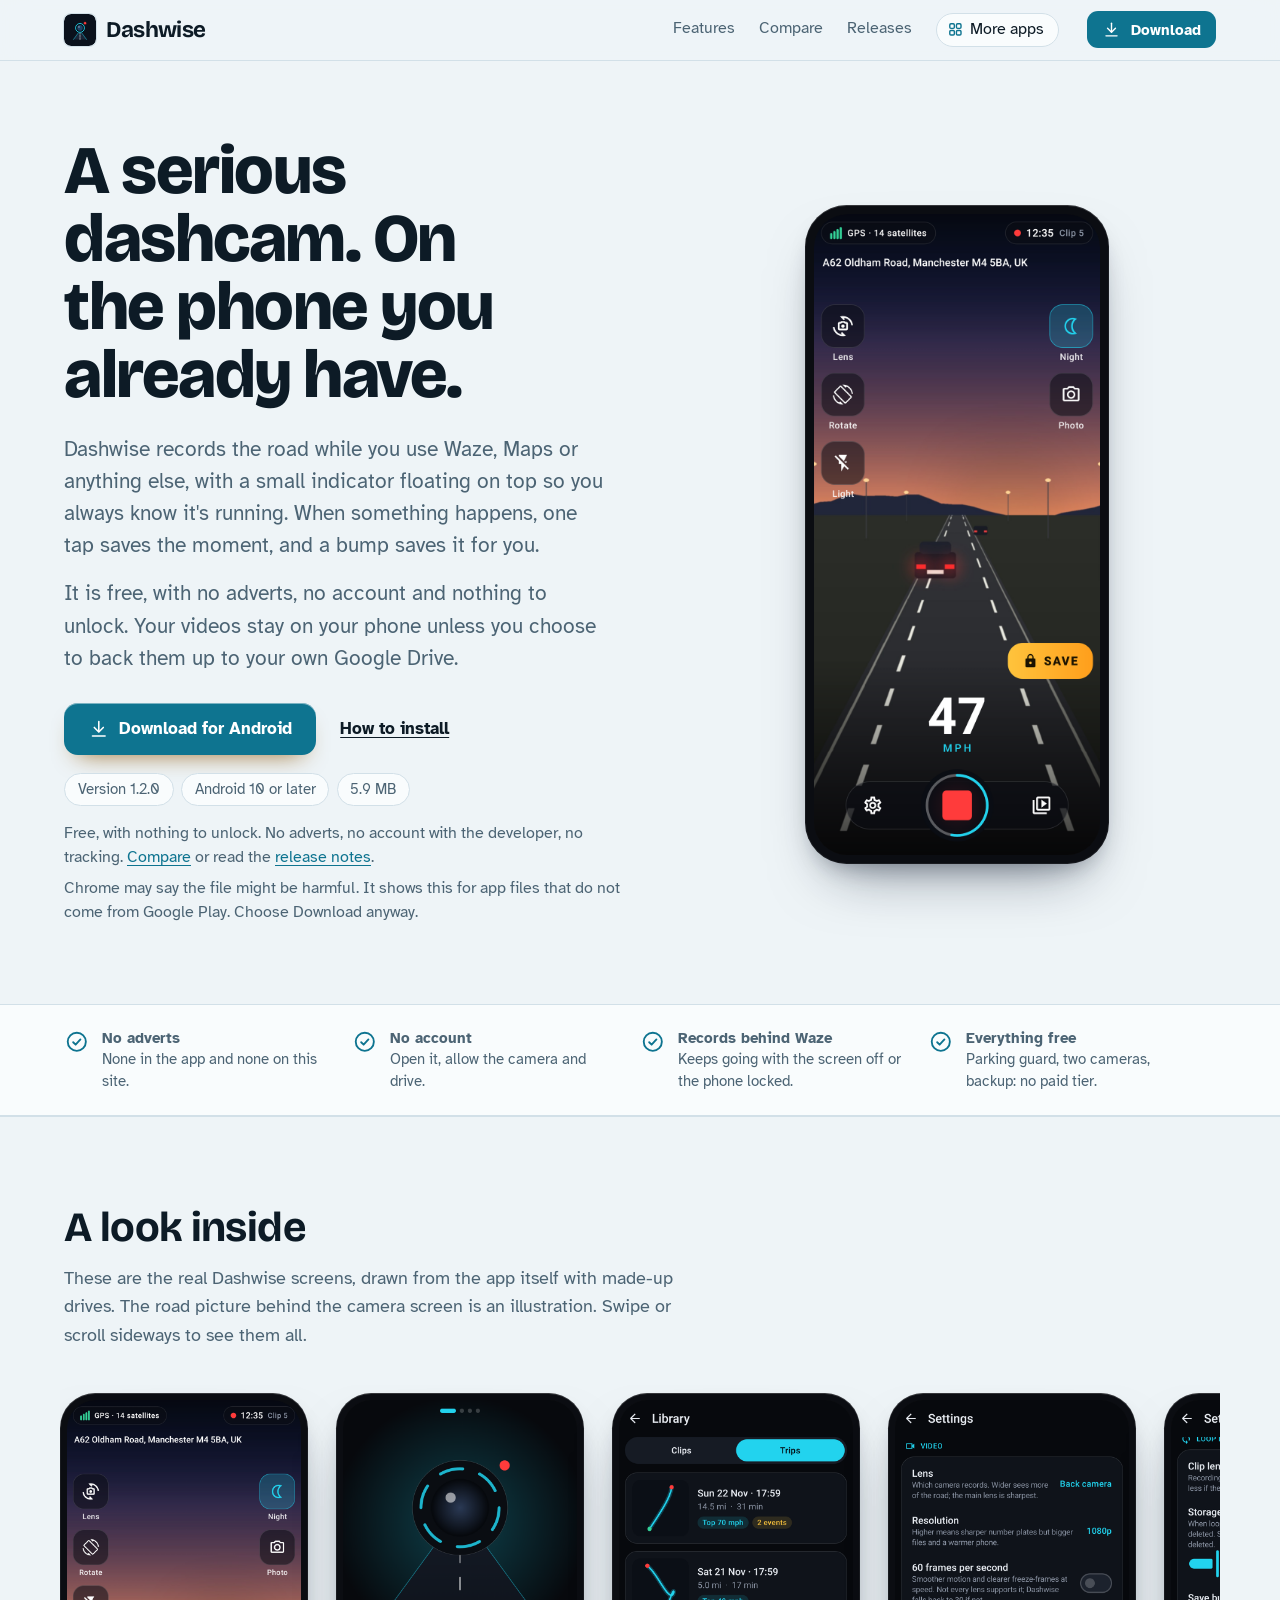
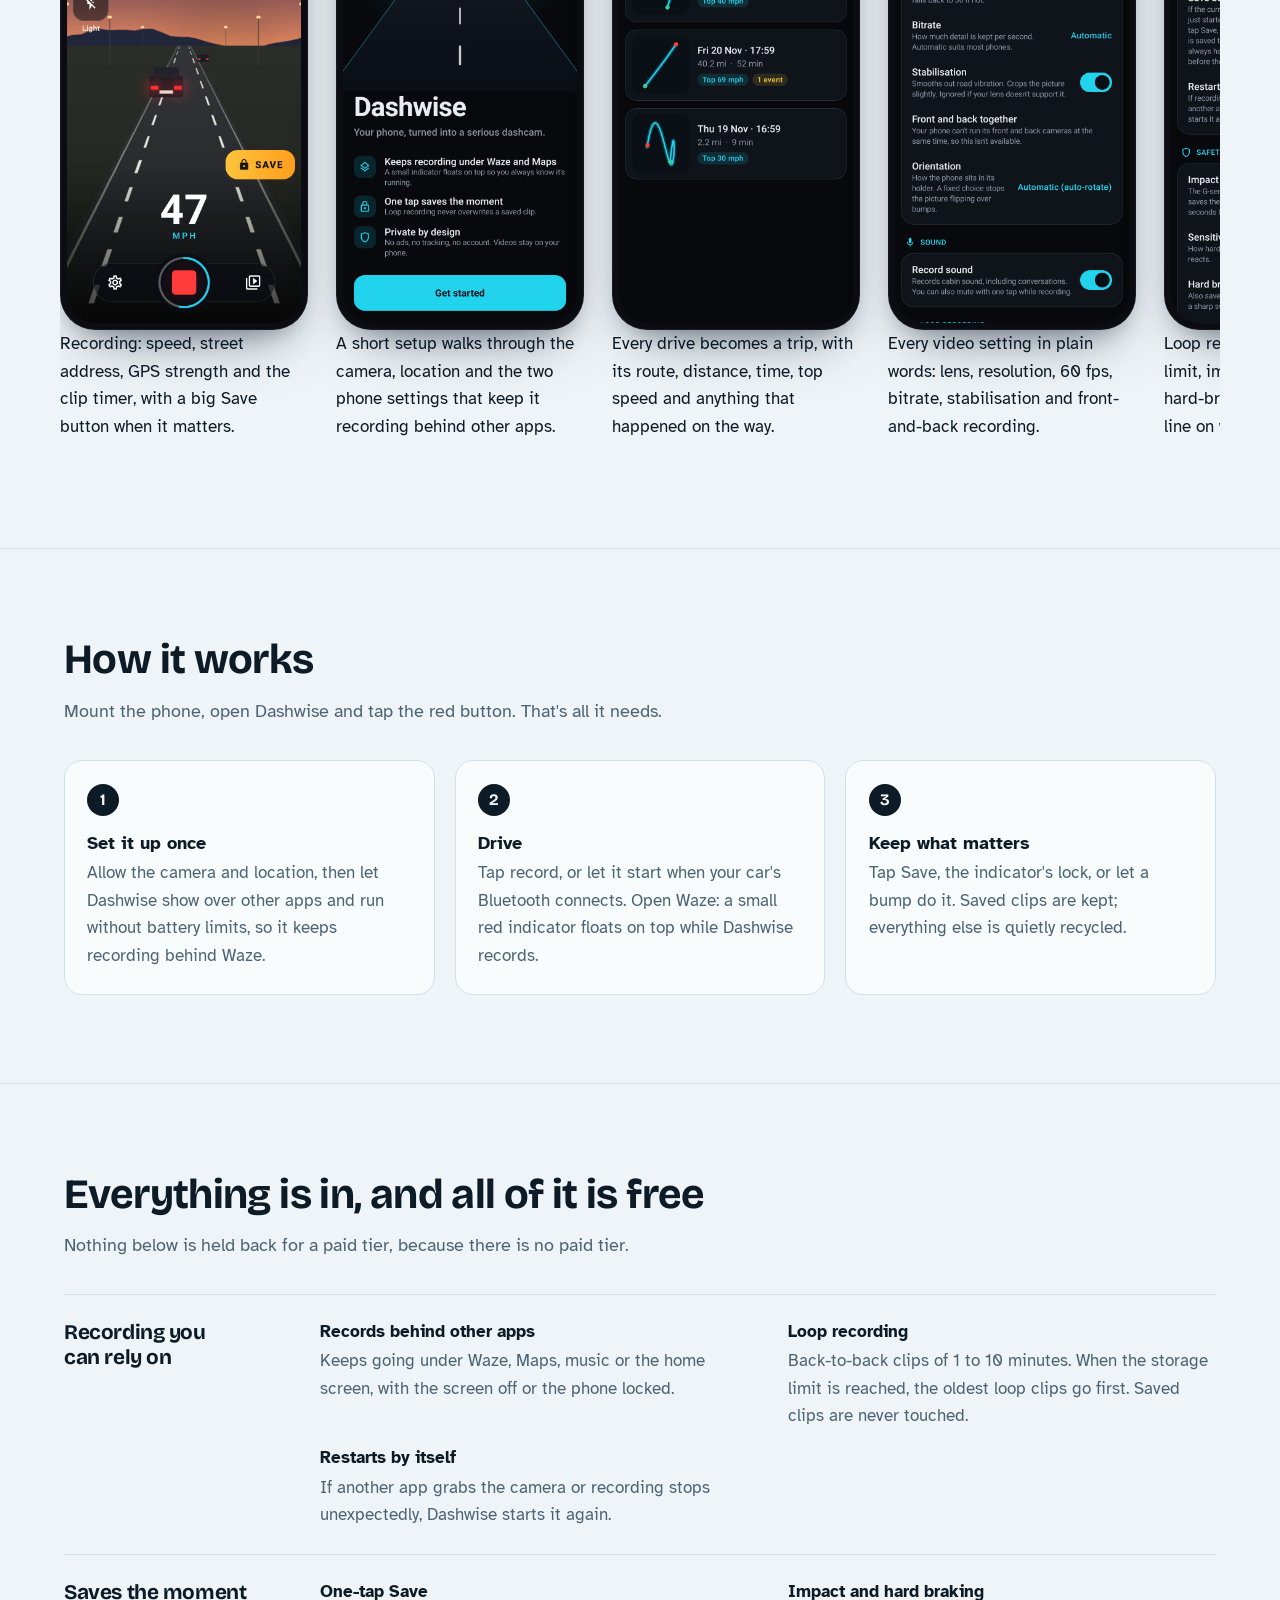
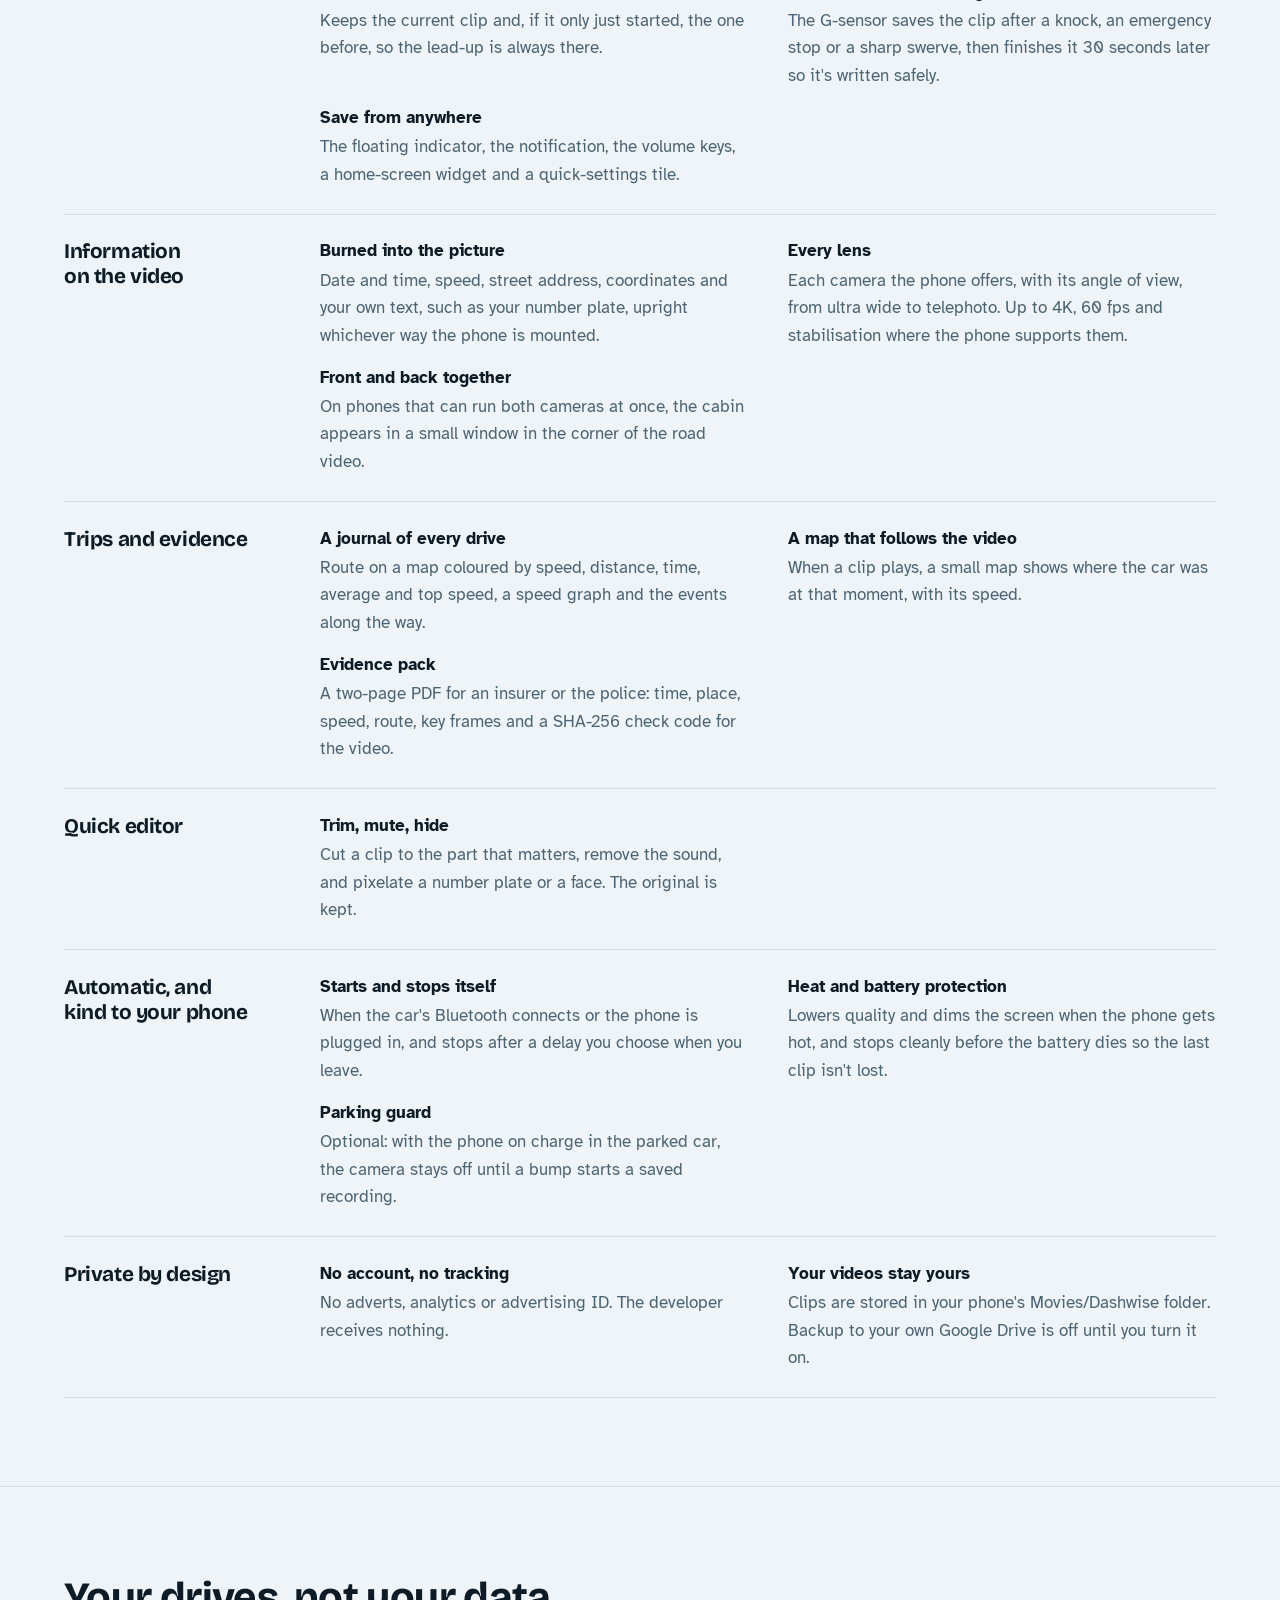
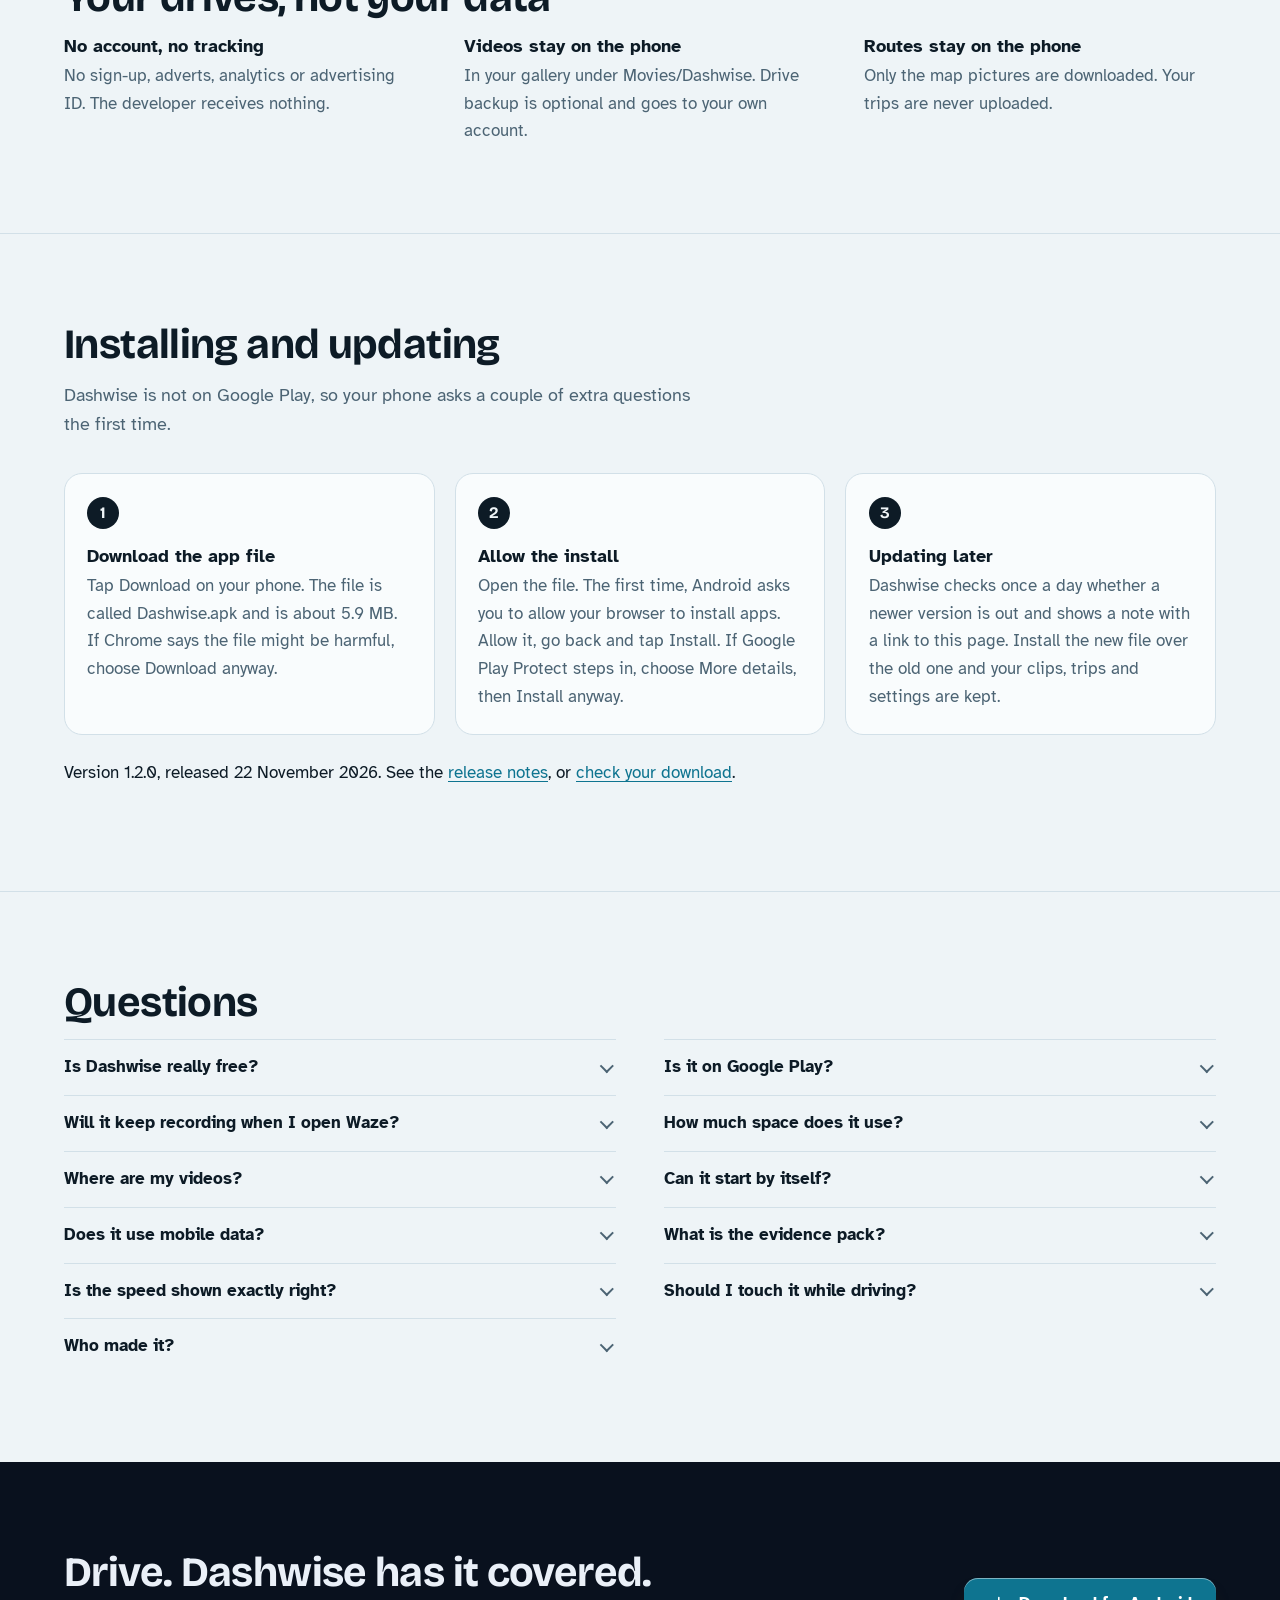
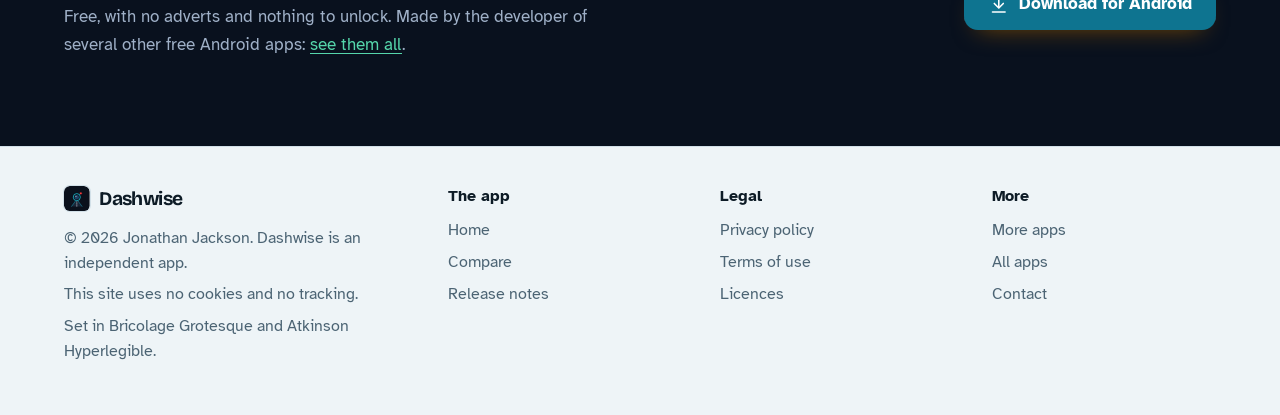
==== index.html @ 4aa99da1 "Dashwise website" ====
<!DOCTYPE html>
<html lang="en-GB">
<head>
<meta charset="utf-8">
<meta name="viewport" content="width=device-width, initial-scale=1">
<title>Dashwise: a free, private dashcam app for Android that records behind Waze</title>
<meta name="description" content="Dashwise turns your Android phone into a dashcam. It keeps recording under Waze and Maps, saves the moment after a bump, stamps time, speed and address on the video and logs every trip on a map. No adverts, no account, no tracking.">
<meta name="author" content="Jonathan Jackson">
<link rel="canonical" href="https://customgpter.github.io/dashwise/">
<meta name="theme-color" content="#eef4f7" media="(prefers-color-scheme: light)">
<meta name="theme-color" content="#07090d" media="(prefers-color-scheme: dark)">
<meta property="og:type" content="website">
<meta property="og:site_name" content="Dashwise">
<meta property="og:title" content="Dashwise: a free, private dashcam app for Android that records behind Waze">
<meta property="og:description" content="Dashwise turns your Android phone into a dashcam. It keeps recording under Waze and Maps, saves the moment after a bump, stamps time, speed and address on the video and logs every trip on a map. No adverts, no account, no tracking.">
<meta property="og:url" content="https://customgpter.github.io/dashwise/">
<meta property="og:image" content="https://customgpter.github.io/dashwise/assets/og.png">
<meta property="og:image:width" content="1200">
<meta property="og:image:height" content="630">
<meta property="og:image:alt" content="Dashwise recording a dusk drive: speed, address, GPS and a large Save button over the road ahead">
<meta property="og:locale" content="en_GB">
<meta name="twitter:card" content="summary_large_image">
<link rel="icon" href="./assets/favicon.svg" type="image/svg+xml">
<link rel="apple-touch-icon" href="./assets/apple-touch-icon.png">
<link rel="preload" href="./assets/fonts/bricolage-grotesque-latin.woff2" as="font" type="font/woff2" crossorigin>
<link rel="preload" href="./assets/fonts/atkinson-hyperlegible-latin-400-normal.woff2" as="font" type="font/woff2" crossorigin>
<link rel="stylesheet" href="./assets/site.css?v=1">
<link rel="stylesheet" href="./assets/house.css?v=1">
<link rel="stylesheet" href="./assets/apps-list.css?v=1">
<script src="./assets/apps-list.js?v=1" defer></script>
<script type="application/ld+json">{"@context":"https://schema.org","@type":"SoftwareApplication","name":"Dashwise","url":"https://customgpter.github.io/dashwise/","description":"Dashwise turns your Android phone into a dashcam. It keeps recording under Waze and Maps, saves the moment after a bump, stamps time, speed and address on the video and logs every trip on a map. No adverts, no account, no tracking.","applicationCategory":"UtilitiesApplication","operatingSystem":"Android 10 or later","softwareVersion":"1.2.0","downloadUrl":"https://github.com/CustomGPTer/dashwise/releases/latest/download/Dashwise.apk","releaseNotes":"https://customgpter.github.io/dashwise/releases.html","offers":{"@type":"Offer","price":"0","priceCurrency":"GBP"},"inLanguage":"en-GB","image":"https://customgpter.github.io/dashwise/assets/og.png","featureList":["Records behind other apps","Loop recording","Restarts by itself","One-tap Save","Impact and hard braking","Save from anywhere","Burned into the picture","Every lens","Front and back together","A journal of every drive","A map that follows the video","Evidence pack"],"author":{"@type":"Person","name":"Jonathan Jackson"}}</script>
<script type="application/ld+json">{"@context":"https://schema.org","@type":"FAQPage","mainEntity":[{"@type":"Question","name":"Is Dashwise really free?","acceptedAnswer":{"@type":"Answer","text":"Yes. There is no paid version, no subscription and no adverts. Parking guard, front-and-back recording and Drive backup are all included."}},{"@type":"Question","name":"Is it on Google Play?","acceptedAnswer":{"@type":"Answer","text":"No. Dashwise is a personal project and is downloaded from this site as an Android app file. It needs Android 10 or later."}},{"@type":"Question","name":"Will it keep recording when I open Waze?","acceptedAnswer":{"@type":"Answer","text":"Yes. Recording runs in the background with a notification, and a small indicator floats over Waze so you can see it's running and save a clip without switching back. Allow \"Show over other apps\" and set Dashwise's battery use to Unrestricted, which the setup walks you through."}},{"@type":"Question","name":"How much space does it use?","acceptedAnswer":{"@type":"Answer","text":"You choose a limit, 20 GB to start with. When loop clips reach it, the oldest are deleted. A 3-minute 1080p clip is roughly 250 MB. Saved clips don't count towards the limit and are never deleted automatically."}},{"@type":"Question","name":"Where are my videos?","acceptedAnswer":{"@type":"Answer","text":"In your phone's gallery: Movies/Dashwise/Loop for rolling clips and Movies/Dashwise/Saved for clips you or a bump saved. Photos are in Pictures/Dashwise."}},{"@type":"Question","name":"Can it start by itself?","acceptedAnswer":{"@type":"Answer","text":"Yes. Pick your car's Bluetooth, or choose Start when charging, and Dashwise starts recording, then hands you back to Waze. Android only lets a camera app start recording while it's on screen, which is why it appears for a moment."}},{"@type":"Question","name":"Does it use mobile data?","acceptedAnswer":{"@type":"Answer","text":"Only for map pictures in the trip journal, the street address lookup and the daily update check. Drive backup, if you turn it on, waits for Wi-Fi unless you say otherwise."}},{"@type":"Question","name":"What is the evidence pack?","acceptedAnswer":{"@type":"Answer","text":"A two-page PDF you can send with a clip: when and where, the speed, the route, six key frames and anything Dashwise detected, plus a SHA-256 check code that shows the video hasn't been changed."}},{"@type":"Question","name":"Is the speed shown exactly right?","acceptedAnswer":{"@type":"Answer","text":"It comes from GPS, which is usually within a mile or two an hour on open roads, but can be wrong in tunnels, cities and at low speed. It is a record, not a calibrated speedometer."}},{"@type":"Question","name":"Should I touch it while driving?","acceptedAnswer":{"@type":"Answer","text":"No. Set it up before you set off and mount the phone in a holder. The Save button, volume keys and automatic bump saves are there so you don't need to look at or hold the phone."}},{"@type":"Question","name":"Who made it?","acceptedAnswer":{"@type":"Answer","text":"Dashwise is made by Jonathan Jackson, an independent developer in the United Kingdom."}}]}</script>
</head>
<body>
<a class="skip" href="#main">Skip to content</a>
<header class="masthead">
<div class="wrap">
<a class="brand" href="./" aria-label="Dashwise home"><svg viewBox="0 0 108 108" aria-hidden="true"><rect width="108" height="108" rx="24" fill="#0B111C"/><path d="M51,60L57,60L76,86L32,86Z" fill="#1B2638"/><path d="M51,60L32,86M57,60L76,86" stroke="#22D3EE" stroke-width="1.6" stroke-linecap="round" fill="none"/><path d="M54,64v3M54,71v5M54,80v6" stroke="#fff" stroke-width="1.8" stroke-linecap="round"/><circle cx="54" cy="47" r="17" fill="#070B12"/><circle cx="54" cy="47" r="15" fill="none" stroke="#22D3EE" stroke-width="3"/><circle cx="54" cy="47" r="9.5" fill="#1F4166"/><circle cx="50.5" cy="43.5" r="2.4" fill="#fff" fill-opacity=".7"/><circle cx="71" cy="31" r="6" fill="#FF3B3B" fill-opacity=".25"/><circle cx="71" cy="31" r="3.8" fill="#FF3B3B"/></svg><span>Dashwise</span></a>
<nav aria-label="Main"><ul><li><a href="./#features">Features</a></li><li><a href="./compare.html">Compare</a></li><li><a href="./releases.html">Releases</a></li><li><a class="more-apps" href="./more-apps.html"><svg class="ico" viewBox="0 0 24 24" aria-hidden="true"><rect x="4" y="4" width="6.5" height="6.5" rx="1.6"/><rect x="13.5" y="4" width="6.5" height="6.5" rx="1.6"/><rect x="4" y="13.5" width="6.5" height="6.5" rx="1.6"/><rect x="13.5" y="13.5" width="6.5" height="6.5" rx="1.6"/></svg>More apps</a></li></ul></nav>
<a class="button small" href="https://github.com/CustomGPTer/dashwise/releases/latest/download/Dashwise.apk"><svg class="ico" viewBox="0 0 24 24" aria-hidden="true"><path d="M12 4v11"/><path d="M7 10.5l5 5 5-5"/><path d="M5 20h14"/></svg>Download</a>
</div>
</header>
<main id="main">
<div class="hero">
<div class="wrap hero-grid">
<div class="hero-copy">
<h1>A serious dashcam. On the phone you already have.</h1>
<p class="lede">Dashwise records the road while you use Waze, Maps or anything else, with a small indicator floating on top so you always know it's running. When something happens, one tap saves the moment, and a bump saves it for you.</p><p class="lede">It is free, with no adverts, no account and nothing to unlock. Your videos stay on your phone unless you choose to back them up to your own Google Drive.</p>

<p class="get" id="download"><a class="button" href="https://github.com/CustomGPTer/dashwise/releases/latest/download/Dashwise.apk"><svg class="ico" viewBox="0 0 24 24" aria-hidden="true"><path d="M12 4v11"/><path d="M7 10.5l5 5 5-5"/><path d="M5 20h14"/></svg>Download for Android</a><a class="aside" href="#install">How to install</a></p>
<ul class="pills"><li>Version 1.2.0</li><li>Android 10 or later</li><li>5.9 MB</li></ul>
<p class="facts">Free, with nothing to unlock. No adverts, no account with the developer, no tracking. <a href="compare.html">Compare</a> or read the <a href="releases.html">release notes</a>.</p>
<p class="facts">Chrome may say the file might be harmful. It shows this for app files that do not come from Google Play. Choose Download anyway.</p>
</div>
<div class="hero-phone"><div class="phone"><img src="./assets/screens/camera.png" alt="Recording: speed, street address, GPS strength and the clip timer, with a big Save button when it matters." width="393" height="852" fetchpriority="high"></div></div>
</div>
</div>

<section class="promises" aria-label="In short">
<div class="wrap"><ul><li><svg class="ico" viewBox="0 0 24 24" aria-hidden="true"><circle cx="12" cy="12" r="8.5"/><path d="M8.6 12.4l2.3 2.3 4.5-4.9"/></svg><span><b>No adverts</b><span>None in the app and none on this site.</span></span></li><li><svg class="ico" viewBox="0 0 24 24" aria-hidden="true"><circle cx="12" cy="12" r="8.5"/><path d="M8.6 12.4l2.3 2.3 4.5-4.9"/></svg><span><b>No account</b><span>Open it, allow the camera and drive.</span></span></li><li><svg class="ico" viewBox="0 0 24 24" aria-hidden="true"><circle cx="12" cy="12" r="8.5"/><path d="M8.6 12.4l2.3 2.3 4.5-4.9"/></svg><span><b>Records behind Waze</b><span>Keeps going with the screen off or the phone locked.</span></span></li><li><svg class="ico" viewBox="0 0 24 24" aria-hidden="true"><circle cx="12" cy="12" r="8.5"/><path d="M8.6 12.4l2.3 2.3 4.5-4.9"/></svg><span><b>Everything free</b><span>Parking guard, two cameras, backup: no paid tier.</span></span></li></ul></div>
</section>

<section id="screens" aria-labelledby="screens-h">
<div class="wrap">
<h2 id="screens-h">A look inside</h2>
<p class="intro">These are the real Dashwise screens, drawn from the app itself with made-up drives. The road picture behind the camera screen is an illustration. Swipe or scroll sideways to see them all.</p>
<div class="gallery" tabindex="0" role="region" aria-label="Screens from Dashwise"><figure class="shot"><div class="phone"><img src="./assets/screens/camera.png" alt="Recording: speed, street address, GPS strength and the clip timer, with a big Save button when it matters." width="393" height="852" loading="eager" decoding="async"></div><figcaption>Recording: speed, street address, GPS strength and the clip timer, with a big Save button when it matters.</figcaption></figure><figure class="shot"><div class="phone"><img src="./assets/screens/welcome.png" alt="A short setup walks through the camera, location and the two phone settings that keep it recording behind other apps." width="393" height="852" loading="eager" decoding="async"></div><figcaption>A short setup walks through the camera, location and the two phone settings that keep it recording behind other apps.</figcaption></figure><figure class="shot"><div class="phone"><img src="./assets/screens/trips.png" alt="Every drive becomes a trip, with its route, distance, time, top speed and anything that happened on the way." width="393" height="852" loading="eager" decoding="async"></div><figcaption>Every drive becomes a trip, with its route, distance, time, top speed and anything that happened on the way.</figcaption></figure><figure class="shot"><div class="phone"><img src="./assets/screens/settings.png" alt="Every video setting in plain words: lens, resolution, 60 fps, bitrate, stabilisation and front-and-back recording." width="393" height="852" loading="eager" decoding="async"></div><figcaption>Every video setting in plain words: lens, resolution, 60 fps, bitrate, stabilisation and front-and-back recording.</figcaption></figure><figure class="shot"><div class="phone"><img src="./assets/screens/safety.png" alt="Loop recording, the storage limit, impact detection and hard-braking saves, each with a line on what it does." width="393" height="852" loading="eager" decoding="async"></div><figcaption>Loop recording, the storage limit, impact detection and hard-braking saves, each with a line on what it does.</figcaption></figure><figure class="shot"><div class="phone"><img src="./assets/screens/auto.png" alt="Start when the car&#x27;s Bluetooth connects or the phone is plugged in, then hand straight back to Waze." width="393" height="852" loading="eager" decoding="async"></div><figcaption>Start when the car&#x27;s Bluetooth connects or the phone is plugged in, then hand straight back to Waze.</figcaption></figure><figure class="shot"><div class="phone"><img src="./assets/screens/parking.png" alt="Parking guard: the camera stays off and a knock or bump records a saved clip." width="393" height="852" loading="eager" decoding="async"></div><figcaption>Parking guard: the camera stays off and a knock or bump records a saved clip.</figcaption></figure></div>
</div>
</section>

<section id="how" aria-labelledby="how-h">
<div class="wrap">
<h2 id="how-h">How it works</h2>
<p class="intro">Mount the phone, open Dashwise and tap the red button. That's all it needs.</p>
<ol class="steps"><li><h3>Set it up once</h3><p>Allow the camera and location, then let Dashwise show over other apps and run without battery limits, so it keeps recording behind Waze.</p></li><li><h3>Drive</h3><p>Tap record, or let it start when your car's Bluetooth connects. Open Waze: a small red indicator floats on top while Dashwise records.</p></li><li><h3>Keep what matters</h3><p>Tap Save, the indicator's lock, or let a bump do it. Saved clips are kept; everything else is quietly recycled.</p></li></ol>
</div>
</section>

<section id="features" aria-labelledby="features-h">
<div class="wrap">
<h2 id="features-h">Everything is in, and all of it is free</h2>
<p class="intro">Nothing below is held back for a paid tier, because there is no paid tier.</p>
<div class="groups"><div class="group"><h3>Recording you can rely on</h3><dl><div><dt>Records behind other apps</dt><dd>Keeps going under Waze, Maps, music or the home screen, with the screen off or the phone locked.</dd></div><div><dt>Loop recording</dt><dd>Back-to-back clips of 1 to 10 minutes. When the storage limit is reached, the oldest loop clips go first. Saved clips are never touched.</dd></div><div><dt>Restarts by itself</dt><dd>If another app grabs the camera or recording stops unexpectedly, Dashwise starts it again.</dd></div></dl></div><div class="group"><h3>Saves the moment</h3><dl><div><dt>One-tap Save</dt><dd>Keeps the current clip and, if it only just started, the one before, so the lead-up is always there.</dd></div><div><dt>Impact and hard braking</dt><dd>The G-sensor saves the clip after a knock, an emergency stop or a sharp swerve, then finishes it 30 seconds later so it's written safely.</dd></div><div><dt>Save from anywhere</dt><dd>The floating indicator, the notification, the volume keys, a home-screen widget and a quick-settings tile.</dd></div></dl></div><div class="group"><h3>Information on the video</h3><dl><div><dt>Burned into the picture</dt><dd>Date and time, speed, street address, coordinates and your own text, such as your number plate, upright whichever way the phone is mounted.</dd></div><div><dt>Every lens</dt><dd>Each camera the phone offers, with its angle of view, from ultra wide to telephoto. Up to 4K, 60 fps and stabilisation where the phone supports them.</dd></div><div><dt>Front and back together</dt><dd>On phones that can run both cameras at once, the cabin appears in a small window in the corner of the road video.</dd></div></dl></div><div class="group"><h3>Trips and evidence</h3><dl><div><dt>A journal of every drive</dt><dd>Route on a map coloured by speed, distance, time, average and top speed, a speed graph and the events along the way.</dd></div><div><dt>A map that follows the video</dt><dd>When a clip plays, a small map shows where the car was at that moment, with its speed.</dd></div><div><dt>Evidence pack</dt><dd>A two-page PDF for an insurer or the police: time, place, speed, route, key frames and a SHA-256 check code for the video.</dd></div></dl></div><div class="group"><h3>Quick editor</h3><dl><div><dt>Trim, mute, hide</dt><dd>Cut a clip to the part that matters, remove the sound, and pixelate a number plate or a face. The original is kept.</dd></div></dl></div><div class="group"><h3>Automatic, and kind to your phone</h3><dl><div><dt>Starts and stops itself</dt><dd>When the car's Bluetooth connects or the phone is plugged in, and stops after a delay you choose when you leave.</dd></div><div><dt>Heat and battery protection</dt><dd>Lowers quality and dims the screen when the phone gets hot, and stops cleanly before the battery dies so the last clip isn't lost.</dd></div><div><dt>Parking guard</dt><dd>Optional: with the phone on charge in the parked car, the camera stays off until a bump starts a saved recording.</dd></div></dl></div><div class="group"><h3>Private by design</h3><dl><div><dt>No account, no tracking</dt><dd>No adverts, analytics or advertising ID. The developer receives nothing.</dd></div><div><dt>Your videos stay yours</dt><dd>Clips are stored in your phone's Movies/Dashwise folder. Backup to your own Google Drive is off until you turn it on.</dd></div></dl></div></div>
</div>
</section>

<section id="privacy" aria-labelledby="privacy-h">
<div class="wrap">
<h2 id="privacy-h">Your drives, not your data</h2>
<ul class="plain"><li><h3>No account, no tracking</h3><p>No sign-up, adverts, analytics or advertising ID. The developer receives nothing.</p></li><li><h3>Videos stay on the phone</h3><p>In your gallery under Movies/Dashwise. Drive backup is optional and goes to your own account.</p></li><li><h3>Routes stay on the phone</h3><p>Only the map pictures are downloaded. Your trips are never uploaded.</p></li></ul>
</div>
</section>

<section id="install" aria-labelledby="install-h">
<div class="wrap">
<h2 id="install-h">Installing and updating</h2>
<p class="intro">Dashwise is not on Google Play, so your phone asks a couple of extra questions the first time.</p>
<ol class="steps"><li><h3>Download the app file</h3><p>Tap Download on your phone. The file is called Dashwise.apk and is about 5.9 MB. If Chrome says the file might be harmful, choose Download anyway.</p></li><li><h3>Allow the install</h3><p>Open the file. The first time, Android asks you to allow your browser to install apps. Allow it, go back and tap Install. If Google Play Protect steps in, choose More details, then Install anyway.</p></li><li><h3>Updating later</h3><p>Dashwise checks once a day whether a newer version is out and shows a note with a link to this page. Install the new file over the old one and your clips, trips and settings are kept.</p></li></ol>
<p class="after-table">Version 1.2.0, released 22 November 2026. See the <a href="releases.html">release notes</a>, or <a href="releases.html#checking">check your download</a>.</p>
</div>
</section>

<section id="questions" aria-labelledby="questions-h">
<div class="wrap">
<h2 id="questions-h">Questions</h2>
<div class="faq"><details><summary>Is Dashwise really free?</summary><p>Yes. There is no paid version, no subscription and no adverts. Parking guard, front-and-back recording and Drive backup are all included.</p></details><details><summary>Is it on Google Play?</summary><p>No. Dashwise is a personal project and is downloaded from this site as an Android app file. It needs Android 10 or later.</p></details><details><summary>Will it keep recording when I open Waze?</summary><p>Yes. Recording runs in the background with a notification, and a small indicator floats over Waze so you can see it's running and save a clip without switching back. Allow "Show over other apps" and set Dashwise's battery use to Unrestricted, which the setup walks you through.</p></details><details><summary>How much space does it use?</summary><p>You choose a limit, 20 GB to start with. When loop clips reach it, the oldest are deleted. A 3-minute 1080p clip is roughly 250 MB. Saved clips don't count towards the limit and are never deleted automatically.</p></details><details><summary>Where are my videos?</summary><p>In your phone's gallery: Movies/Dashwise/Loop for rolling clips and Movies/Dashwise/Saved for clips you or a bump saved. Photos are in Pictures/Dashwise.</p></details><details><summary>Can it start by itself?</summary><p>Yes. Pick your car's Bluetooth, or choose Start when charging, and Dashwise starts recording, then hands you back to Waze. Android only lets a camera app start recording while it's on screen, which is why it appears for a moment.</p></details><details><summary>Does it use mobile data?</summary><p>Only for map pictures in the trip journal, the street address lookup and the daily update check. Drive backup, if you turn it on, waits for Wi-Fi unless you say otherwise.</p></details><details><summary>What is the evidence pack?</summary><p>A two-page PDF you can send with a clip: when and where, the speed, the route, six key frames and anything Dashwise detected, plus a SHA-256 check code that shows the video hasn't been changed.</p></details><details><summary>Is the speed shown exactly right?</summary><p>It comes from GPS, which is usually within a mile or two an hour on open roads, but can be wrong in tunnels, cities and at low speed. It is a record, not a calibrated speedometer.</p></details><details><summary>Should I touch it while driving?</summary><p>No. Set it up before you set off and mount the phone in a holder. The Save button, volume keys and automatic bump saves are there so you don't need to look at or hold the phone.</p></details><details><summary>Who made it?</summary><p>Dashwise is made by Jonathan Jackson, an independent developer in the United Kingdom.</p></details></div>
</div>
</section>

<section class="closing" aria-labelledby="closing-h">
<div class="wrap">
<div><h2 id="closing-h">Drive. Dashwise has it covered.</h2><p>Free, with no adverts and nothing to unlock. Made by the developer of several other free Android apps: <a href="more-apps.html">see them all</a>.</p></div>
<a class="button" href="https://github.com/CustomGPTer/dashwise/releases/latest/download/Dashwise.apk"><svg class="ico" viewBox="0 0 24 24" aria-hidden="true"><path d="M12 4v11"/><path d="M7 10.5l5 5 5-5"/><path d="M5 20h14"/></svg>Download for Android</a>
</div>
</section>
</main>
<footer class="colophon">
<div class="wrap">
<div>
<a class="brand" href="./" aria-label="Dashwise home"><svg viewBox="0 0 108 108" aria-hidden="true"><rect width="108" height="108" rx="24" fill="#0B111C"/><path d="M51,60L57,60L76,86L32,86Z" fill="#1B2638"/><path d="M51,60L32,86M57,60L76,86" stroke="#22D3EE" stroke-width="1.6" stroke-linecap="round" fill="none"/><path d="M54,64v3M54,71v5M54,80v6" stroke="#fff" stroke-width="1.8" stroke-linecap="round"/><circle cx="54" cy="47" r="17" fill="#070B12"/><circle cx="54" cy="47" r="15" fill="none" stroke="#22D3EE" stroke-width="3"/><circle cx="54" cy="47" r="9.5" fill="#1F4166"/><circle cx="50.5" cy="43.5" r="2.4" fill="#fff" fill-opacity=".7"/><circle cx="71" cy="31" r="6" fill="#FF3B3B" fill-opacity=".25"/><circle cx="71" cy="31" r="3.8" fill="#FF3B3B"/></svg><span>Dashwise</span></a>
<p>&copy; 2026 Jonathan Jackson. Dashwise is an independent app.</p>
<p>This site uses no cookies and no tracking.</p>
<p>Set in Bricolage Grotesque and Atkinson Hyperlegible.</p>
</div>
<nav aria-label="The app"><h2>The app</h2><ul>
<li><a href="./">Home</a></li>
<li><a href="./compare.html">Compare</a></li>
<li><a href="./releases.html">Release notes</a></li>

</ul></nav>
<nav aria-label="Legal"><h2>Legal</h2><ul>
<li><a href="./privacy.html">Privacy policy</a></li>
<li><a href="./terms.html">Terms of use</a></li>
<li><a href="./licences.html">Licences</a></li>
</ul></nav>
<nav aria-label="More"><h2>More</h2><ul>
<li><a href="./more-apps.html">More apps</a></li>
<li><a href="https://customgpter.github.io/">All apps</a></li>
<li><a href="https://github.com/CustomGPTer/dashwise/issues">Contact</a></li>
</ul></nav>
</div>
</footer>
</body>
</html>
---- assets/site.css ----
@font-face{font-family:"Bricolage Grotesque";src:url("fonts/bricolage-grotesque-latin.woff2") format("woff2");font-weight:200 800;font-style:normal;font-display:swap}
@font-face{font-family:"Atkinson Hyperlegible";src:url("fonts/atkinson-hyperlegible-latin-400-normal.woff2") format("woff2");font-weight:400;font-style:normal;font-display:swap}
@font-face{font-family:"Atkinson Hyperlegible";src:url("fonts/atkinson-hyperlegible-latin-700-normal.woff2") format("woff2");font-weight:700;font-style:normal;font-display:swap}

/* Daylight page, night-time camera. The lamp colour is kept for the one thing to press and for what the camera has seen. */
:root{
  --page:#f2f5f9; --panel:#ffffff; --raised:#e8edf3; --ink:#0d1a2b; --soft:#465468; --rule:#d2dae4;
  --accent:#0a6a55; --accent-ink:#ffffff; --warn:#8a5200; --rec:#d3302f;
  --lamp:#ffb347; --lamp-ink:#231400; --lamp-text:#8a5200;
  --night:#09111e; --night-2:#111d30; --night-3:#1a2a43; --night-ink:#eaf0f8; --night-soft:#9fb0c7; --night-rule:#24364f; --iris:#55d6ab;
  --display:"Bricolage Grotesque","Atkinson Hyperlegible",system-ui,sans-serif;
  --sans:"Atkinson Hyperlegible",system-ui,-apple-system,"Segoe UI",Roboto,sans-serif;
  --mono:ui-monospace,SFMono-Regular,Menlo,Consolas,"Liberation Mono",monospace;
  color-scheme:light dark;
}
@media (prefers-color-scheme:dark){
  :root{--page:#0a111b; --panel:#111a27; --raised:#182434; --ink:#e9eef5; --soft:#a0aec0; --rule:#243247;
    --accent:#55d6ab; --accent-ink:#00281d; --warn:#ffb347; --rec:#ff6163; --lamp-text:#ffb347}
}

*,*::before,*::after{box-sizing:border-box}
html{-webkit-text-size-adjust:100%;scroll-behavior:smooth;scroll-padding-top:5.5rem}
@media (prefers-reduced-motion:reduce){html{scroll-behavior:auto}}
body{margin:0;background:var(--page);color:var(--ink);font:400 1.0625rem/1.62 var(--sans);text-rendering:optimizeLegibility;-webkit-font-smoothing:antialiased}
img,svg{max-width:100%;display:block}
a{color:var(--accent);text-decoration-thickness:.07em;text-underline-offset:.2em}
a:hover{text-decoration-thickness:.13em}
:focus-visible{outline:3px solid var(--lamp);outline-offset:3px;border-radius:6px}
code{font:.9em/1 var(--mono);overflow-wrap:anywhere}
h1,h2,h3{font-family:var(--display);font-weight:700;letter-spacing:-.015em;line-height:1.08;margin:0;text-wrap:balance}
p{margin:0 0 1rem}
.skip{position:absolute;left:-999px;top:0;background:var(--ink);color:var(--page);padding:.6rem 1rem;z-index:30;border-radius:0 0 8px 0}
.skip:focus{left:0}
.sr{position:absolute;width:1px;height:1px;overflow:hidden;clip-path:inset(50%);white-space:nowrap}
.wrap{width:min(72rem,100% - 2.5rem);margin-inline:auto}
.measure{max-width:44rem}
.ico{width:1.25em;height:1.25em;flex:none;fill:none;stroke:currentColor;stroke-width:1.75;stroke-linecap:round;stroke-linejoin:round}

/* ---------- masthead */
.masthead{position:sticky;top:0;z-index:20;background:color-mix(in srgb,var(--page) 88%,transparent);-webkit-backdrop-filter:blur(14px) saturate(1.3);backdrop-filter:blur(14px) saturate(1.3);border-bottom:1px solid var(--rule)}
.masthead .wrap{display:flex;flex-wrap:wrap;align-items:center;gap:.35rem 1.75rem;padding-block:.7rem}
.brand{display:inline-flex;align-items:center;gap:.6rem;font:700 1.4rem/1 var(--display);letter-spacing:-.03em;color:var(--ink);text-decoration:none;margin-right:auto}
.brand svg{width:2rem;height:2rem;flex:none;border-radius:.5rem;box-shadow:0 0 0 1px var(--rule)}
.masthead nav ul{display:flex;flex-wrap:wrap;align-items:center;gap:.15rem 1.5rem;list-style:none;margin:0;padding:0;font-size:1rem;line-height:1.3}
.masthead nav a{display:inline-flex;align-items:center;gap:.4rem;color:var(--soft);text-decoration:none;padding-block:.45rem;border-bottom:2px solid transparent}
.masthead nav a:hover{color:var(--ink)}
.masthead nav a[aria-current="page"]{color:var(--ink);border-bottom-color:var(--lamp)}
.masthead nav a.more-apps{color:var(--ink);border:1px solid var(--rule);border-radius:999px;padding:.34rem .85rem .34rem .65rem;background:var(--panel)}
.masthead nav a.more-apps .ico{width:1.05em;height:1.05em;color:var(--accent);stroke-width:2}
.masthead nav a.more-apps:hover,.masthead nav a.more-apps[aria-current="page"]{border-color:var(--accent)}
.button{display:inline-flex;align-items:center;gap:.6rem;background:var(--lamp);color:var(--lamp-ink);font:700 1.08rem/1.2 var(--sans);text-decoration:none;padding:.95rem 1.5rem;border-radius:14px;box-shadow:0 1px 0 rgba(255,255,255,.45) inset,0 12px 24px -14px rgba(138,82,0,.9)}
.button:hover{background:#ffc56e}
.button:active{transform:translateY(1px)}
.button.small{font-size:.95rem;padding:.55rem .95rem;border-radius:11px;box-shadow:none}
.button.quiet{background:none;box-shadow:none;border:1px solid var(--rule);color:var(--ink)}
.button.quiet:hover{border-color:var(--ink);background:none}
@media (max-width:52rem){
  .masthead nav{order:3;flex:1 0 100%}
  .masthead nav ul{gap:.1rem .85rem;font-size:.95rem}
  .masthead nav .wide{display:none}
}
@media (max-width:24rem){.masthead nav a.more-apps .ico{display:none}.masthead nav a.more-apps{padding-inline:.7rem}}

/* ---------- hero */
.hero{padding-block:clamp(2.2rem,6vw,4.75rem) clamp(2.5rem,6vw,4.5rem);overflow:hidden}
.hero-grid{display:grid;gap:clamp(2.25rem,5vw,4rem);align-items:center}
@media (min-width:62rem){.hero-grid{grid-template-columns:minmax(0,11fr) minmax(0,10fr)}}
.hero h1{font-size:clamp(2.6rem,6vw,4.25rem);font-weight:800;line-height:1;letter-spacing:-.022em;margin-bottom:1.5rem}
.lede{font-size:clamp(1.14rem,2vw,1.3rem);line-height:1.55;color:var(--soft);margin:0 0 1rem;max-width:34rem}
.get{display:flex;flex-wrap:wrap;align-items:center;gap:.9rem 1.5rem;margin:1.8rem 0 1.1rem}
.get .aside{font-weight:700;color:var(--ink)}
.facts{font-size:.98rem;line-height:1.5;color:var(--soft);margin:0 0 .5rem;max-width:36rem}
.pills{display:flex;flex-wrap:wrap;gap:.45rem;list-style:none;margin:0 0 1rem;padding:0;font-size:.95rem}
.pills li{border:1px solid var(--rule);border-radius:999px;padding:.22rem .8rem;background:var(--panel);color:var(--soft)}

/* the monitor: the camera's view, the day beneath it, and the alert it sends */
.monitor{position:relative;max-width:36rem;margin-inline:auto;width:100%;padding-bottom:3.1rem}
@media (min-width:62rem){.monitor{margin-inline:auto 0}}
.screen{position:relative;background:var(--night);border-radius:22px;padding:.6rem;box-shadow:0 0 0 1px var(--night-rule),0 30px 60px -30px rgba(9,17,30,.75)}
.cam{position:relative;border-radius:15px;overflow:hidden;aspect-ratio:16/10;background:#0b1626}
.cam svg{width:100%;height:100%}
.cam text{font:700 15px var(--sans);fill:#231400}
.hud{position:absolute;display:inline-flex;align-items:center;gap:.4rem;font:700 .76rem/1 var(--sans);color:var(--night-ink);background:rgba(6,12,22,.62);border-radius:999px;padding:.38rem .65rem;letter-spacing:.01em}
.hud i{width:.5rem;height:.5rem;border-radius:50%;background:var(--iris)}
.hud.watching{left:.7rem;top:.7rem}
.hud.rec{right:.7rem;top:.7rem}
.hud.rec i{background:#ff5a5c}
.hud.stamp{left:.7rem;bottom:.7rem;font:400 .74rem/1 var(--mono);border-radius:6px;color:#d5deea}
.hud.place{right:.7rem;bottom:.7rem;border-radius:6px;font-weight:400;color:#d5deea}
.day{padding:.85rem .55rem 2rem;color:var(--night-soft);font-size:.8rem;line-height:1.2}
.day-head{display:flex;justify-content:space-between;margin-bottom:.6rem}
.day-head b{color:var(--night-ink)}
.track{position:relative;height:1.5rem;border-radius:7px;background:repeating-linear-gradient(90deg,var(--night-3) 0 1px,transparent 1px calc(100% / 24)),var(--night-2);box-shadow:inset 0 0 0 1px var(--night-rule)}
.ev{position:absolute;top:3px;bottom:3px;width:max(5px,1.1%);border-radius:3px;background:var(--iris);left:var(--at)}
.ev.seen{background:var(--lamp)}
.now{position:absolute;top:-4px;bottom:-4px;left:var(--at);width:2px;background:var(--night-ink);border-radius:2px}
.hours{display:flex;justify-content:space-between;margin-top:.4rem;font-size:.72rem}
.alert{position:absolute;right:-.4rem;bottom:0;display:flex;align-items:center;gap:.75rem;width:min(19rem,88%);background:var(--panel);color:var(--ink);border:1px solid var(--rule);border-radius:16px;padding:.65rem .8rem;box-shadow:0 18px 36px -18px rgba(9,17,30,.55)}
.alert .thumb{flex:none;width:3.1rem;height:3.1rem;border-radius:10px;background:linear-gradient(160deg,#16263d,#0b1626);position:relative;overflow:hidden}
.alert .thumb::before{content:"";position:absolute;left:50%;bottom:0;width:38%;height:62%;translate:-50% 0;border-radius:40% 40% 0 0;background:#6f86a6}
.alert .thumb::after{content:"";position:absolute;left:50%;top:14%;width:26%;aspect-ratio:1;translate:-50% 0;border-radius:50%;background:#8ea4c2}
.alert b{display:block;font-size:.98rem;line-height:1.25}
.alert span{display:block;font-size:.86rem;color:var(--soft);line-height:1.3}
.alert .dot{flex:none;width:.6rem;height:.6rem;border-radius:50%;background:var(--lamp);margin-left:auto;box-shadow:0 0 0 4px color-mix(in srgb,var(--lamp) 25%,transparent)}
@media (max-width:26rem){.alert{right:0}}
@media (prefers-reduced-motion:no-preference){
  .cam .spill{animation:vg-in .9s ease-out .25s both}
  .cam .who{animation:vg-step .9s cubic-bezier(.2,.8,.25,1) .9s both}
  .cam .mark{animation:vg-lock .45s cubic-bezier(.3,1.4,.5,1) 1.7s both;transform-box:fill-box;transform-origin:center}
  .hud.rec{animation:vg-in .3s ease-out 2.05s both}
  .hud.rec i{animation:vg-blink 1.2s steps(2,jump-none) 2.3s 4}
  .ev.seen,.now{animation:vg-pop .4s cubic-bezier(.3,1.5,.5,1) 2.4s both}
  .alert{animation:vg-rise .6s cubic-bezier(.2,.8,.25,1) 2.9s both}
  @keyframes vg-in{from{opacity:0}to{opacity:1}}
  @keyframes vg-step{from{opacity:0;transform:translateX(18px)}to{opacity:1;transform:none}}
  @keyframes vg-lock{from{opacity:0;transform:scale(1.12)}to{opacity:1;transform:none}}
  @keyframes vg-blink{from{opacity:1}to{opacity:.25}}
  @keyframes vg-pop{from{opacity:0;transform:scaleY(.2)}to{opacity:1;transform:none}}
  @keyframes vg-rise{from{opacity:0;transform:translateY(14px)}to{opacity:1;transform:none}}
}

/* ---------- sections */
section{padding-block:clamp(3rem,7vw,5.5rem)}
section + section{border-top:1px solid var(--rule)}
h2{font-size:clamp(1.8rem,3.6vw,2.6rem);margin-bottom:.9rem}
h3{font:700 1.1rem/1.3 var(--sans);letter-spacing:0;margin:0 0 .3rem}
.intro{color:var(--soft);max-width:40rem;margin-bottom:2.2rem;font-size:1.1rem}

.promises{padding-block:0;border-block:1px solid var(--rule);background:var(--panel)}
.promises ul{list-style:none;margin:0;padding:0;display:grid;grid-template-columns:repeat(auto-fit,minmax(min(100%,14rem),1fr))}
.promises li{display:flex;gap:.8rem;align-items:flex-start;padding:1.4rem 1.5rem 1.4rem 0}
.promises .ico{width:1.6rem;height:1.6rem;color:var(--accent);margin-top:.1rem}
.promises b{display:block;line-height:1.3}
.promises span{color:var(--soft);font-size:.96rem;line-height:1.45;display:block}
.hero + .promises{border-top:1px solid var(--rule)}

.steps{list-style:none;counter-reset:s;margin:0;padding:0;display:grid;gap:1.25rem}
@media (min-width:52rem){.steps{grid-template-columns:repeat(3,minmax(0,1fr))}}
.steps li{counter-increment:s;background:var(--panel);border:1px solid var(--rule);border-radius:18px;padding:1.4rem 1.4rem 1.5rem}
.steps li::before{content:counter(s);display:grid;place-items:center;width:2rem;height:2rem;border-radius:50%;background:var(--ink);color:var(--page);font:700 1rem/1 var(--display);margin-bottom:1rem}
.steps p{margin:0;color:var(--soft)}

.notices{display:grid;gap:1.25rem}
@media (min-width:52rem){.notices{grid-template-columns:repeat(2,minmax(0,1fr))}}
.sense{background:var(--night);color:var(--night-ink);border-radius:20px;padding:1.5rem 1.5rem 1.6rem;box-shadow:0 0 0 1px var(--night-rule)}
.sense h3{font:700 1.35rem/1.2 var(--display);letter-spacing:-.02em;margin-bottom:.35rem}
.sense p{color:var(--night-soft);margin-bottom:1.1rem}
.chips{display:flex;flex-wrap:wrap;gap:.5rem;list-style:none;margin:0;padding:0}
.chips li{display:inline-flex;align-items:center;gap:.45rem;border:1px solid var(--night-rule);background:var(--night-2);border-radius:10px;padding:.42rem .75rem .42rem .6rem;font-size:.98rem;line-height:1.2}
.chips .ico{color:var(--lamp)}

.groups{display:grid;gap:0}
.group{display:grid;gap:.4rem 3rem;padding-block:1.6rem;border-top:1px solid var(--rule)}
.group:last-child{border-bottom:1px solid var(--rule)}
@media (min-width:56rem){.group{grid-template-columns:13rem minmax(0,1fr)}}
.group > h3{font:700 1.3rem/1.2 var(--display);letter-spacing:-.02em;color:var(--ink)}
.group dl{margin:0;display:grid;gap:1.1rem 2.5rem}
@media (min-width:40rem){.group dl{grid-template-columns:repeat(2,minmax(0,1fr))}}
.group dt{font-weight:700;line-height:1.35}
.group dd{margin:.2rem 0 0;color:var(--soft)}

.setups{display:grid;gap:1.25rem}
@media (min-width:52rem){.setups{grid-template-columns:repeat(2,minmax(0,1fr))}}
.setup{background:var(--panel);border:1px solid var(--rule);border-radius:20px;padding:1.5rem}
.setup h3{font:700 1.35rem/1.2 var(--display);letter-spacing:-.02em;margin-bottom:.9rem}
.setup .kit{display:flex;align-items:center;gap:.6rem;color:var(--soft);font-size:.95rem;margin-bottom:1rem}
.setup .kit .ico{width:1.9rem;height:1.9rem;color:var(--ink);stroke-width:1.5}
.setup .kit .to{width:1.2rem;height:1.2rem;color:var(--soft)}
.ticks{list-style:none;margin:0;padding:0;display:grid;gap:.5rem}
.ticks li{position:relative;padding-left:1.7rem;color:var(--soft)}
.ticks li::before{content:"";position:absolute;left:.15rem;top:.42em;width:.75rem;height:.42rem;border-left:2.5px solid var(--accent);border-bottom:2.5px solid var(--accent);rotate:-45deg}

.modes{list-style:none;margin:0;padding:0;display:grid;gap:1.25rem}
@media (min-width:52rem){.modes{grid-template-columns:repeat(3,minmax(0,1fr))}}
.modes li{border-top:3px solid var(--ink);padding-top:1rem}
.modes p{color:var(--soft);margin:0}

.scroll{overflow-x:auto}
table{width:100%;border-collapse:collapse}
th,td{text-align:left;vertical-align:top;padding:.85rem 1.2rem .85rem 0;border-top:1px solid var(--rule)}
thead th{border-top:0;color:var(--soft);font-weight:400;padding-top:0}
tbody th{font-weight:700;min-width:11rem}
tr:last-child>*{border-bottom:1px solid var(--rule)}
.after-table{margin-top:1.5rem}
/* On a phone a table becomes a stack: the row's name, then its cells side by side. */
@media (max-width:40rem){
  table:not(.cmp),table:not(.cmp) thead,table:not(.cmp) tbody{display:block}
  table:not(.cmp) tr{display:flex;flex-wrap:wrap;gap:.3rem 1.1rem;padding:.9rem 0;border-top:1px solid var(--rule)}
  table:not(.cmp) thead tr{border-top:0;padding-top:0}
  table:not(.cmp) tbody tr:last-child{border-bottom:1px solid var(--rule)}
  table:not(.cmp) th,table:not(.cmp) td{display:block;border:0;padding:0;flex:1 1 0;min-width:0;overflow-wrap:break-word}
  table:not(.cmp) tr>:first-child{flex:0 0 100%;min-width:0}
}

.plain{list-style:none;margin:0;padding:0;display:grid;gap:1.6rem 3rem}
@media (min-width:52rem){.plain{grid-template-columns:repeat(3,minmax(0,1fr))}}
.plain p{color:var(--soft);margin:0}

.faq{display:grid;gap:0 3rem;align-items:start}
@media (min-width:56rem){.faq{grid-template-columns:repeat(2,minmax(0,1fr))}}
.faq details{border-top:1px solid var(--rule);padding:.15rem 0}
.faq summary{cursor:pointer;list-style:none;display:flex;align-items:flex-start;justify-content:space-between;gap:1rem;font-weight:700;padding:.85rem 0;line-height:1.35}
.faq summary::-webkit-details-marker{display:none}
.faq summary::after{content:"";flex:none;width:.6rem;height:.6rem;margin:.3rem .25rem 0 0;border-right:2px solid var(--soft);border-bottom:2px solid var(--soft);rotate:45deg;transition:rotate .15s}
.faq details[open] summary::after{rotate:-135deg;margin-top:.55rem}
.faq details p{color:var(--soft);margin:0 0 1.1rem;max-width:36rem}
@media (prefers-reduced-motion:reduce){.faq summary::after{transition:none}}

.closing{background:var(--night);color:var(--night-ink);border-top:0}
.closing .wrap{display:grid;gap:1.5rem 3rem;align-items:center}
@media (min-width:52rem){.closing .wrap{grid-template-columns:minmax(0,1fr) auto}}
.closing h2{margin-bottom:.5rem}
.closing p{color:var(--night-soft);margin:0;max-width:36rem}
.closing a:not(.button){color:var(--iris)}
section + .closing{border-top:0}

/* ---------- document pages */
.doc{padding-block:clamp(2.5rem,6vw,4.5rem) clamp(3rem,7vw,5rem)}
.doc h1{font-size:clamp(2.2rem,5vw,3.2rem);font-weight:800;letter-spacing:-.02em;margin-bottom:1.2rem}
.doc .lede{max-width:none}
.doc h2{font-size:1.6rem;margin-top:2.8rem;margin-bottom:.7rem;scroll-margin-top:5.5rem}
.doc h3{margin-top:1.6rem}
.doc ul{padding-left:1.25rem;margin:0 0 1rem}
.doc li{margin:.4rem 0}
.doc a{overflow-wrap:anywhere}
.contents{border-block:1px solid var(--rule);padding-block:1rem;margin-block:2rem}
.contents ul{list-style:none;margin:.4rem 0 0;padding:0;columns:2 14rem;column-gap:2rem}
.contents li{margin:.2rem 0;break-inside:avoid}
.note{border-left:3px solid var(--lamp);padding:.2rem 0 .2rem 1.1rem;color:var(--soft)}
.key{font-size:.95rem;line-height:1.55;color:var(--soft);margin:0 0 .6rem}
.sum{font-size:.95rem;overflow-wrap:anywhere}

/* ---------- compare */
.cmp{min-width:44rem;margin:1.4rem 0 1rem}
.cmp th,.cmp td{padding:.85rem .9rem}
.cmp thead th{color:var(--ink);font-weight:700;vertical-align:bottom;padding-top:.85rem}
.cmp small{display:block;font-weight:400;font-size:.84rem;line-height:1.35;color:var(--soft)}
.cmp tbody th{min-width:13rem;padding-left:0}
.cmp thead th:first-child{padding-left:0}
.cmp .ours{background:var(--panel);box-shadow:inset 1px 0 var(--rule),inset -1px 0 var(--rule)}
.yes{color:var(--accent);font-weight:700}
.pay{color:var(--lamp-text);font-weight:700}
.na{color:var(--soft)}
.cmp .app{display:none}
@media (max-width:54rem){
  .cmp{min-width:0}
  .cmp thead{position:absolute;width:1px;height:1px;overflow:hidden;clip-path:inset(50%)}
  .cmp tbody,.cmp tr,.cmp th,.cmp td{display:block}
  .cmp tr{padding:1rem 0;border-top:1px solid var(--rule)}
  .cmp th,.cmp td{border:0;padding:0}
  .cmp tbody th{min-width:0;margin-bottom:.55rem}
  .cmp td{display:grid;grid-template-columns:7.5rem 1fr;gap:.75rem;padding:.22rem 0}
  .cmp .app{display:block;font-weight:400;color:var(--soft)}
  .cmp .ours{background:none;box-shadow:none}
  .cmp .ours .app{color:var(--ink);font-weight:700}
}

/* ---------- release notes */
.release{border-top:1px solid var(--rule);margin-top:2.4rem;padding-top:1.9rem;scroll-margin-top:5.5rem}
.doc .release h2{margin-top:0}
.contents + .release{border-top:0;margin-top:0;padding-top:.4rem}
.ver{font-weight:700;font-size:.95rem;color:var(--lamp-text);margin:0 0 .5rem}
.when{color:var(--soft);margin:-.2rem 0 .2rem}
.tag{display:inline-block;background:var(--accent);color:var(--accent-ink);border-radius:999px;font-weight:700;font-size:.8rem;padding:.08rem .6rem;margin-right:.6rem}
.doc .release h3{font-size:1rem;color:var(--ink);margin:1.3rem 0 .2rem}
.release ul{margin-bottom:0}

/* ---------- more apps */
.mapps{list-style:none;margin:2.2rem 0 0;padding:0;display:grid;gap:1.4rem}
@media (min-width:50rem){.mapps{grid-template-columns:repeat(2,minmax(0,1fr))}}
.doc .mapps{padding-left:0}
.doc .mapp{margin:0}
.mapp{display:flex;flex-direction:column;background:var(--panel);border:1px solid var(--rule);border-radius:20px;overflow:hidden}
.mapp-cover{position:relative;height:6.5rem;background:linear-gradient(135deg,var(--b),var(--b2));overflow:hidden}
.mapp-cover svg{position:absolute;right:-1.2rem;top:-1.6rem;width:11rem;height:11rem;max-width:none;opacity:.22}
.mapp-body{display:flex;flex-direction:column;flex:1;padding:0 1.4rem 1.4rem}
.mapp-icon{width:4.25rem;height:4.25rem;border-radius:1rem;margin-top:-2.1rem;position:relative;box-shadow:0 0 0 4px var(--panel)}
.mapp h2{font-size:1.6rem;margin:.85rem 0 .1rem}
.mapp-kind{color:var(--soft);margin:0 0 .7rem}
.mapp-say{margin:0 0 1.1rem}
.mapp-go{display:flex;flex-wrap:wrap;align-items:center;gap:.7rem 1.3rem;margin:auto 0 0}
.mapp-go .button{padding:.75rem 1.15rem;font-size:1rem;border-radius:12px}
.mapp-site{font-weight:700}
.mapp-needs{font-size:.9rem;color:var(--soft);margin:.9rem 0 0}

/* ---------- colophon */
.colophon{border-top:1px solid var(--rule);color:var(--soft);font-size:.98rem;line-height:1.6}
.colophon .wrap{display:grid;gap:2rem 3rem;padding-block:2.4rem 2.8rem}
@media (min-width:52rem){.colophon .wrap{grid-template-columns:minmax(0,1.5fr) repeat(3,minmax(0,1fr))}}
.colophon p{margin:0 0 .4rem;max-width:26rem}
.colophon .brand{font-size:1.2rem;margin-bottom:.9rem}
.colophon .brand svg{width:1.6rem;height:1.6rem}
.colophon h2{font:700 .98rem/1.3 var(--sans);letter-spacing:0;color:var(--ink);margin:0 0 .5rem}
.colophon ul{list-style:none;margin:0;padding:0}
.colophon li a{display:inline-block;padding-block:.22rem;color:var(--soft);text-decoration:none}
.colophon li a:hover{color:var(--ink);text-decoration:underline}
---- assets/house.css ----
:root{--page:#eef4f7;--panel:#f9fcfd;--raised:#e3edf2;--ink:#0d1b26;--soft:#4c6474;--rule:#d2e0e8;--accent:#0e7490;--accent-ink:#ffffff;--lamp:#0e7490;--lamp-ink:#ffffff;--lamp-text:#0e7490}
@media (prefers-color-scheme:dark){:root{--page:#07090d;--panel:#0f131a;--raised:#161b24;--ink:#e9edf3;--soft:#8d96a6;--rule:#1f2632;--accent:#22d3ee;--accent-ink:#041016;--lamp:#22d3ee;--lamp-ink:#041016;--lamp-text:#22d3ee}}
/* House additions: phone frames, the screens gallery, the lawful-use box and test-build labels. */
.brand svg{border-radius:22%}
.hero-phone{display:flex;justify-content:center}
.phone{position:relative;width:min(100%,19rem);aspect-ratio:393/852;padding:.55rem;border-radius:2.6rem;background:#0b0d12;box-shadow:0 0 0 1px rgba(255,255,255,.06) inset,0 1px 0 rgba(255,255,255,.12) inset,0 30px 60px -28px rgba(10,20,40,.55),0 12px 24px -12px rgba(10,20,40,.35)}
.phone img{display:block;width:100%;height:100%;object-fit:cover;object-position:top;border-radius:2.1rem;background:#111}
.gallery{display:flex;gap:clamp(1rem,3vw,1.75rem);overflow-x:auto;scroll-snap-type:x mandatory;padding:.5rem .25rem 1.25rem;margin:1.75rem -.25rem 0;scrollbar-width:thin;overscroll-behavior-x:contain}
.gallery:focus-visible{outline-offset:6px}
.shot{flex:0 0 auto;width:min(72vw,15.5rem);margin:0;scroll-snap-align:start}
.shot .phone{width:100%;border-radius:2.2rem;padding:.45rem}
.shot .phone img{border-radius:1.8rem}
.shot .shot figcaption{margin:.85rem .2rem 0;font-size:.98rem;line-height:1.4;color:var(--soft)}
.gate-scope{margin:0 0 .25rem}
.law-box{margin:0 0 1rem;padding:.9rem 1rem;max-width:34rem;border:1px solid #e0b450;background:#fff8e6;color:#3d2a00;border-radius:14px}
.law-box label{display:flex;gap:.65rem;align-items:flex-start;font-weight:700;cursor:pointer;font-size:1.02rem}
.law-box input{width:1.25rem;height:1.25rem;margin:.12rem 0 0;flex:none;accent-color:#8a5200}
.law-box p{margin:.5rem 0 0;font-size:.95rem}
.law-box a{color:#6b4000;font-weight:700}
.gate-scope a[aria-disabled="true"]{opacity:.45;cursor:not-allowed;pointer-events:none;filter:grayscale(.4);box-shadow:none}
.law-band{background:var(--raised)}
.beta-tag{display:inline-block;margin-left:-.9rem;font-size:.72rem;font-weight:700;letter-spacing:.05em;text-transform:uppercase;padding:.3rem .5rem;border-radius:6px;background:#ffe7b3;color:#5c3b00;border:1px solid #e0b450}
.beta-note{max-width:34rem;padding:.8rem 1rem;border-radius:12px;background:#ffe7b3;color:#3d2a00;border:1px solid #e0b450}
.mapp-soon{display:inline-block;padding:.85rem 1.3rem;border:1px dashed var(--rule);border-radius:14px;color:var(--soft);font-weight:700}
code.sum{word-break:break-all}
@media (prefers-color-scheme:dark){
  .law-box,.beta-note{background:#2a2108;color:#ffe9b8;border-color:#7a5c14}
  .law-box a{color:#ffd27a}
  .law-box input{accent-color:#ffb347}
  .beta-tag{background:#4a3500;color:#ffe2a3;border-color:#8a6a1c}
  .phone{box-shadow:0 0 0 1px rgba(255,255,255,.1) inset,0 30px 60px -28px rgba(0,0,0,.8)}
}
@media (max-width:40rem){.hero-phone .phone{width:min(78%,17rem)}}
---- assets/apps-list.css ----
/* The full app list on More apps pages and the hub. Works alongside each site's own card styles. */
.mapps-jump{margin:1.8rem 0 0}
.mapps-jump ul{list-style:none;margin:0;padding:0;display:flex;flex-wrap:wrap;gap:.5rem}
.mapps-jump a{display:inline-block;padding:.45rem .85rem;border:1px solid var(--rule,#d2dae4);border-radius:999px;font-size:.95rem;font-weight:700;text-decoration:none;color:inherit;background:var(--panel,#fff)}
.mapps-jump a:hover,.mapps-jump a:focus-visible{border-color:currentColor}
.mapps-group{margin:2.6rem 0 0;scroll-margin-top:5rem}
.mapps-cat{font-size:1.45rem;margin:0;padding:0 0 .6rem;border-bottom:1px solid var(--rule,#d2dae4)}
.mapps-group .mapps{margin-top:1.4rem}
.mapp h3{font-size:1.5rem;line-height:1.2;margin:.85rem 0 .1rem;display:flex;flex-wrap:wrap;align-items:center;gap:.5rem}
.mapp-badge{display:inline-block;font-size:.75rem;font-weight:700;letter-spacing:.04em;text-transform:uppercase;line-height:1;padding:.35rem .55rem;border-radius:6px;vertical-align:middle}
.mapp-badge.beta{background:#ffe7b3;color:#5c3b00;border:1px solid #e0b450}
.mapp-badge.here{background:transparent;color:var(--soft,#465468);border:1px solid var(--rule,#d2dae4)}
.mapp-soon{display:inline-block;padding:.7rem 1.1rem;border:1px dashed var(--rule,#b9c4d1);border-radius:12px;color:var(--soft,#465468);font-weight:700}
.mapp-go .button.ghost{background:transparent;color:inherit;border:2px solid currentColor;box-shadow:none}
.mapp-also{font-size:.9rem;color:var(--soft,#465468);margin:.6rem 0 0}
.mapp-law{margin:0 0 1rem;padding:.8rem .9rem;border:1px solid #e0b450;background:#fff8e6;color:#3d2a00;border-radius:12px;font-size:.95rem}
.mapp-law label{display:flex;gap:.6rem;align-items:flex-start;font-weight:700;cursor:pointer}
.mapp-law input{width:1.2rem;height:1.2rem;margin:.1rem 0 0;flex:none;accent-color:#8a5200}
.mapp-law p{margin:.45rem 0 0}
.mapp-law a{color:#6b4000;font-weight:700}
.mapp a[aria-disabled="true"]{opacity:.45;cursor:not-allowed;pointer-events:none;filter:grayscale(.4)}
@media (prefers-color-scheme:dark){
  .mapp-badge.beta{background:#4a3500;color:#ffe2a3;border-color:#8a6a1c}
  .mapp-law{background:#2a2108;color:#ffe9b8;border-color:#7a5c14}
  .mapp-law a{color:#ffd27a}
  .mapp-law input{accent-color:#ffb347}
}
:where(.mapp a.button){display:inline-flex;align-items:center;gap:.5rem;padding:.75rem 1.15rem;border-radius:12px;background:var(--accent,#1f5fa8);color:var(--accent-ink,#fff);font-weight:700;text-decoration:none;border:2px solid transparent}
:where(.mapp a.button.ghost){background:transparent;color:inherit;border-color:currentColor}
:where(.mapps){list-style:none;padding:0;display:grid;gap:1.4rem}
.gate-scope{margin:0 0 .25rem}
.law-box{margin:0 0 1rem;padding:.9rem 1rem;max-width:34rem;border:1px solid #e0b450;background:#fff8e6;color:#3d2a00;border-radius:14px}
.law-box label{display:flex;gap:.65rem;align-items:flex-start;font-weight:700;cursor:pointer;font-size:1.02rem}
.law-box input{width:1.25rem;height:1.25rem;margin:.12rem 0 0;flex:none;accent-color:#8a5200}
.law-box p{margin:.5rem 0 0;font-size:.95rem}
.law-box a{color:#6b4000;font-weight:700}
.gate-scope a[aria-disabled="true"]{opacity:.45;cursor:not-allowed;pointer-events:none;filter:grayscale(.4);box-shadow:none}
@media (prefers-color-scheme:dark){
  .law-box{background:#2a2108;color:#ffe9b8;border-color:#7a5c14}
  .law-box a{color:#ffd27a}
  .law-box input{accent-color:#ffb347}
}
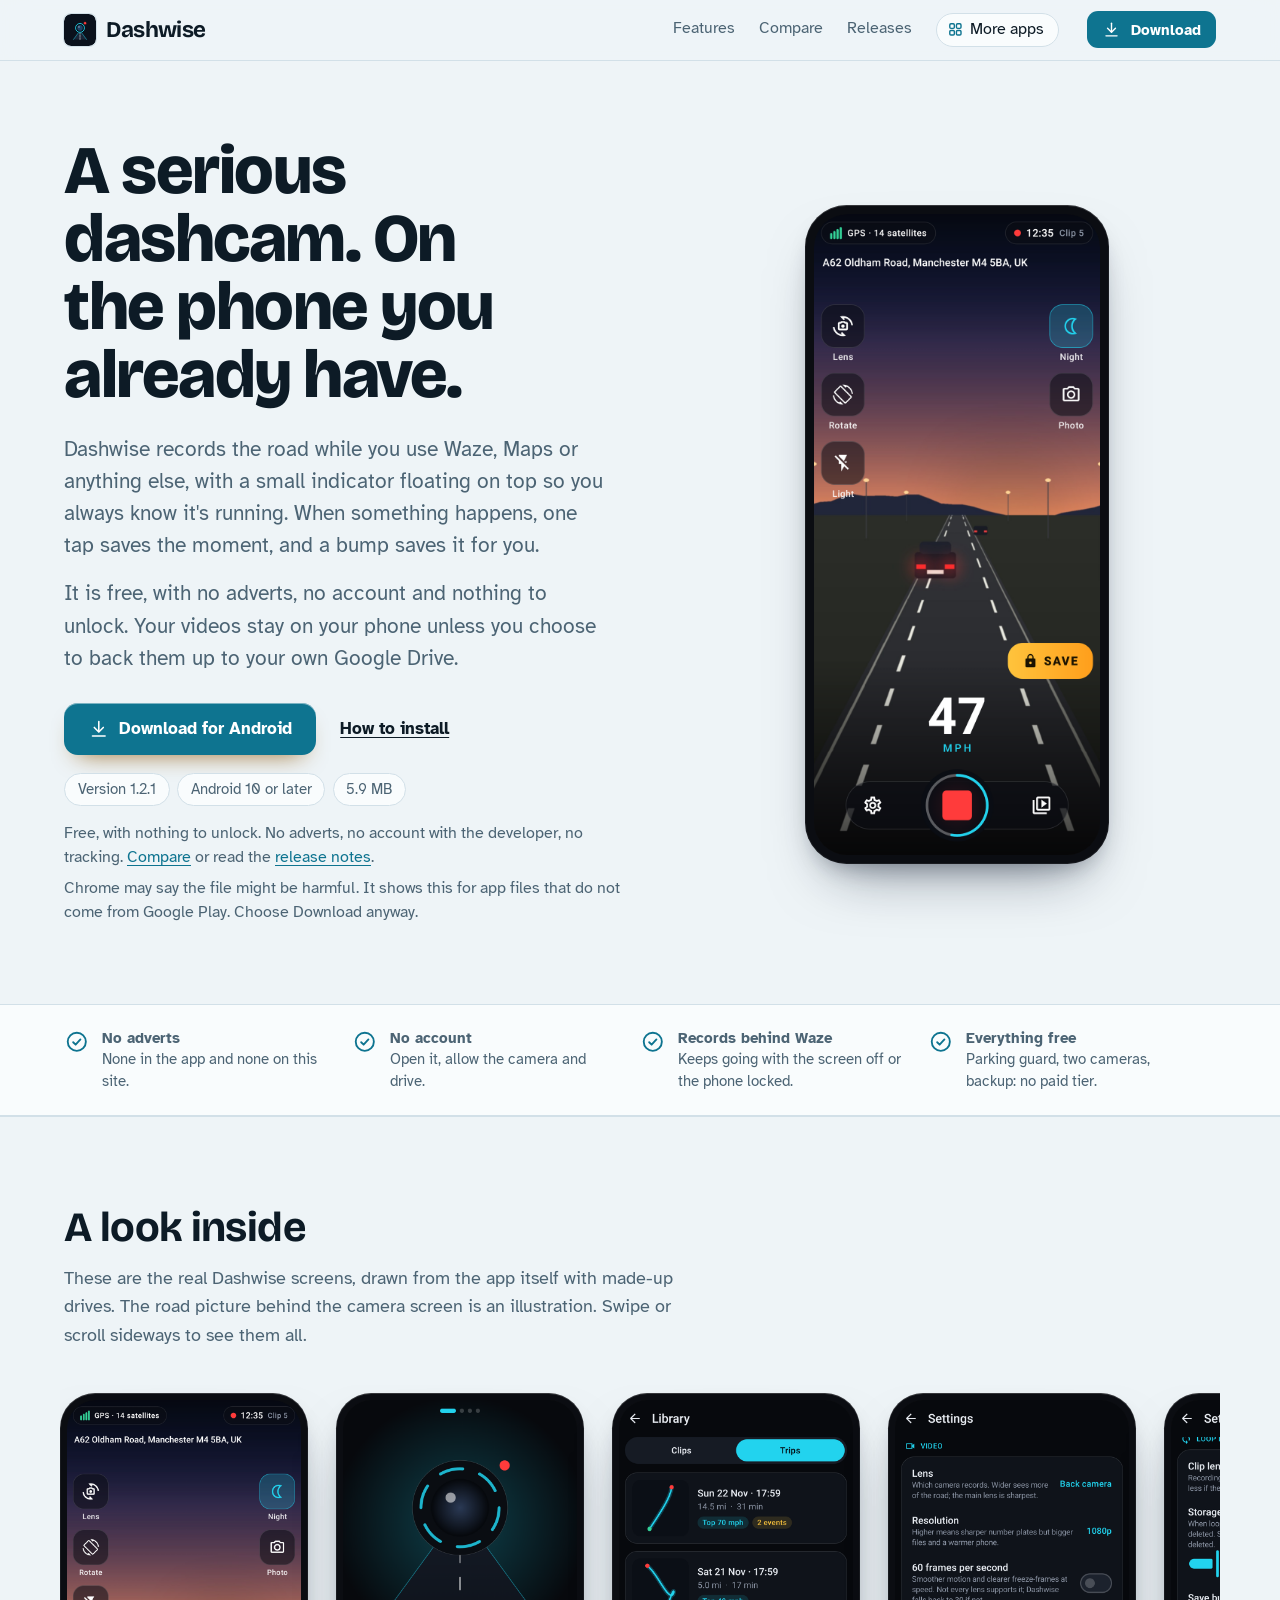
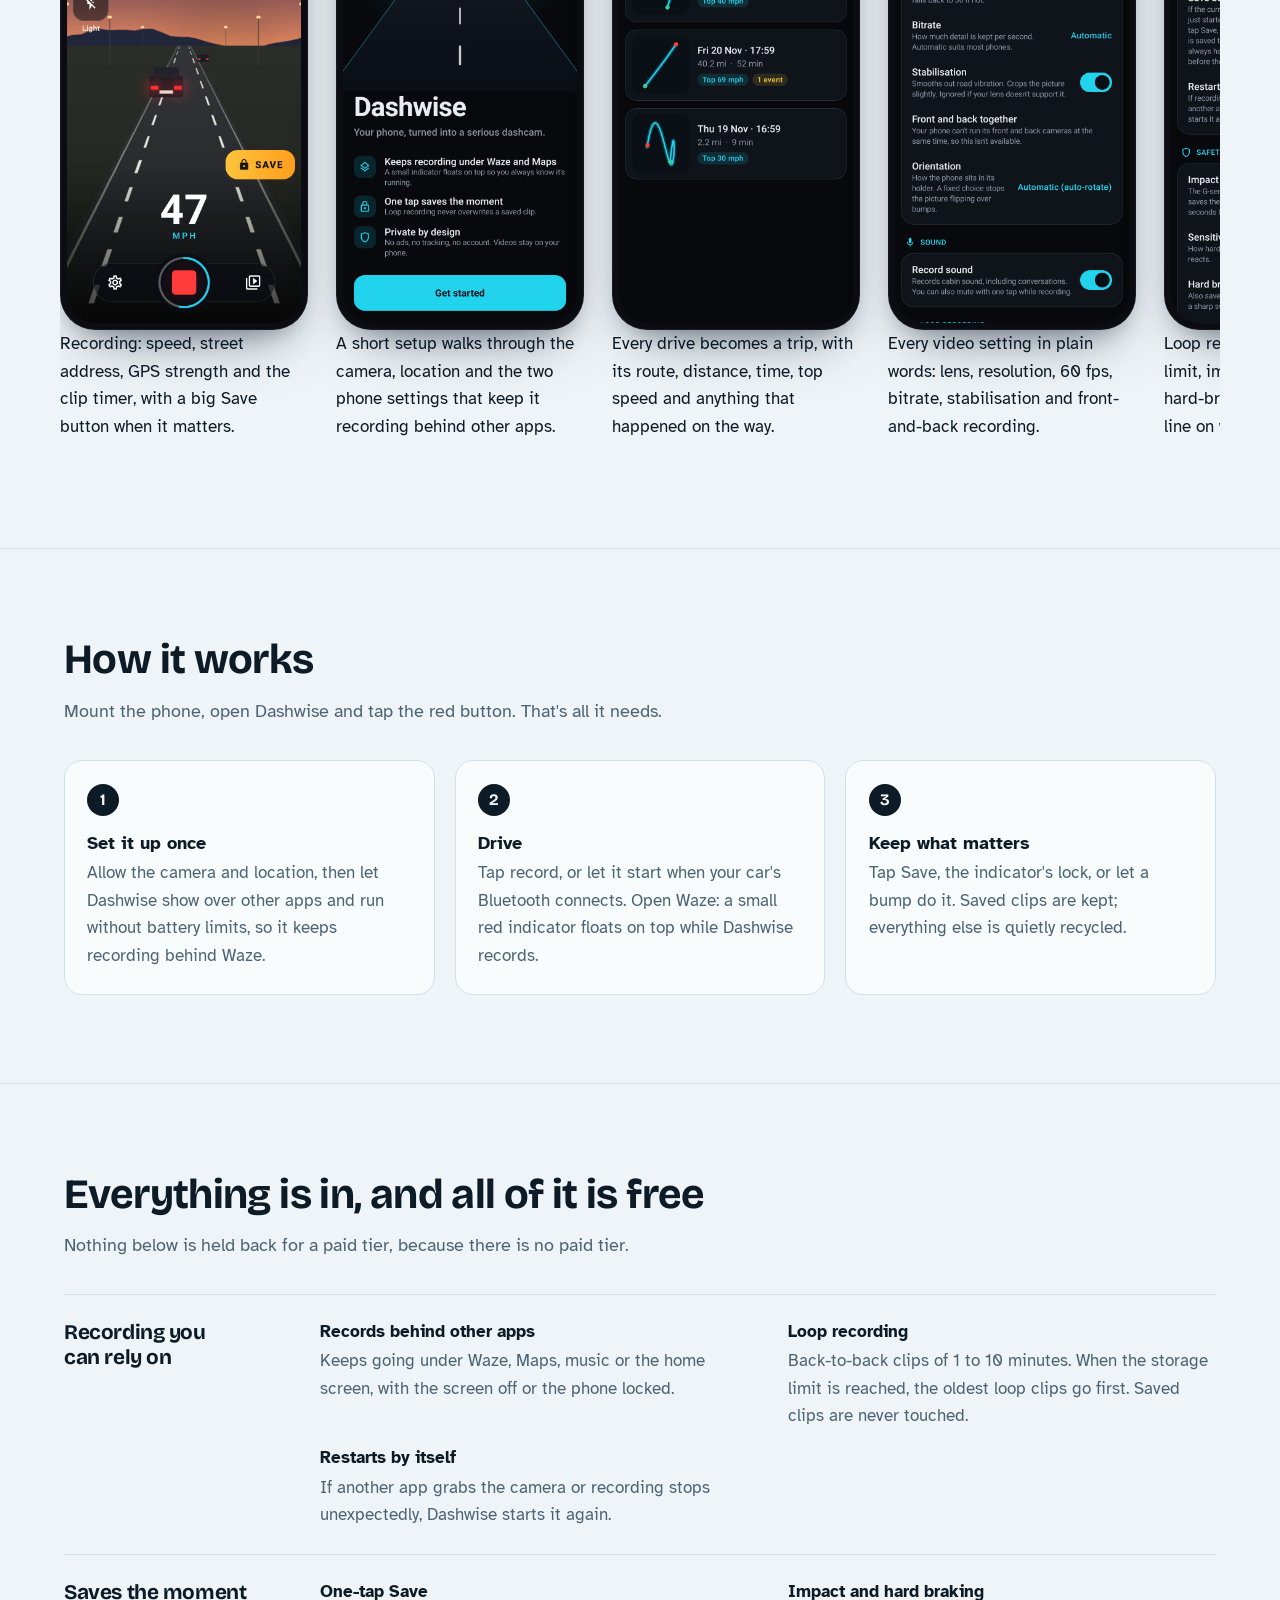
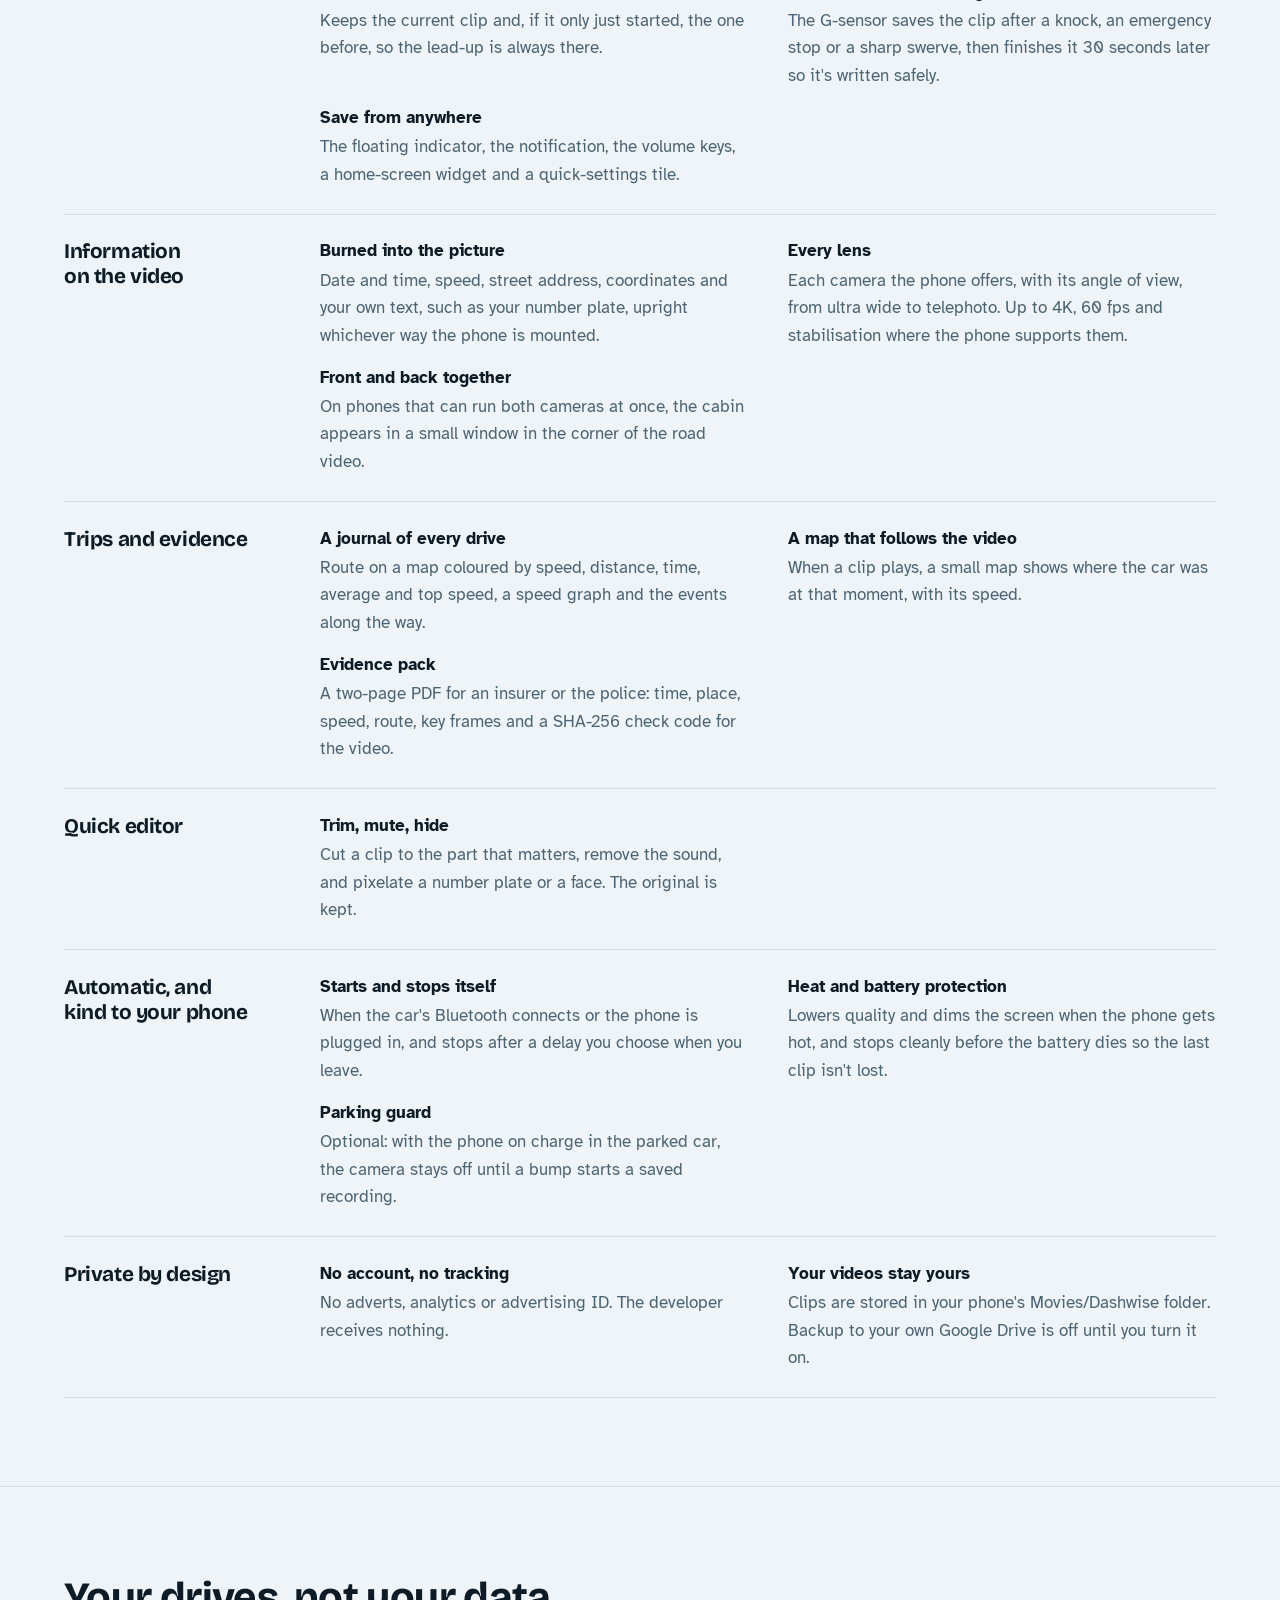
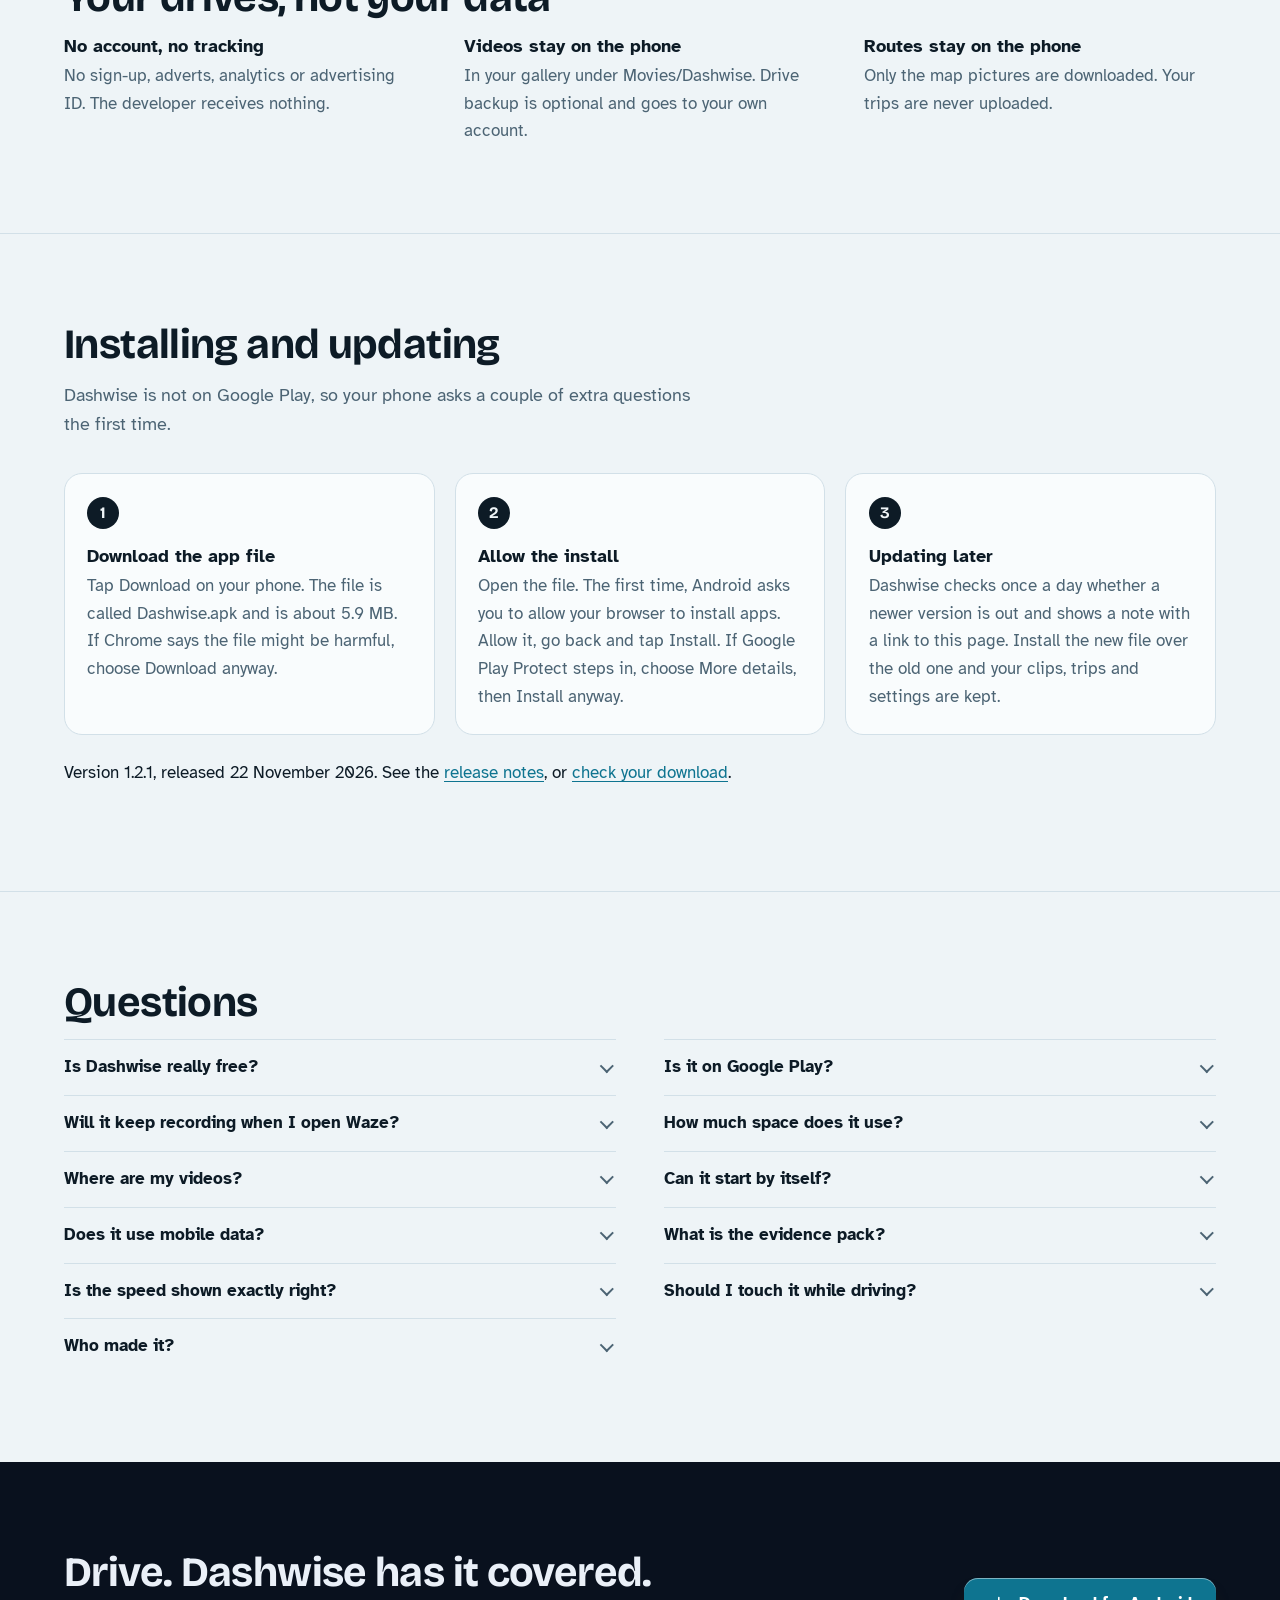
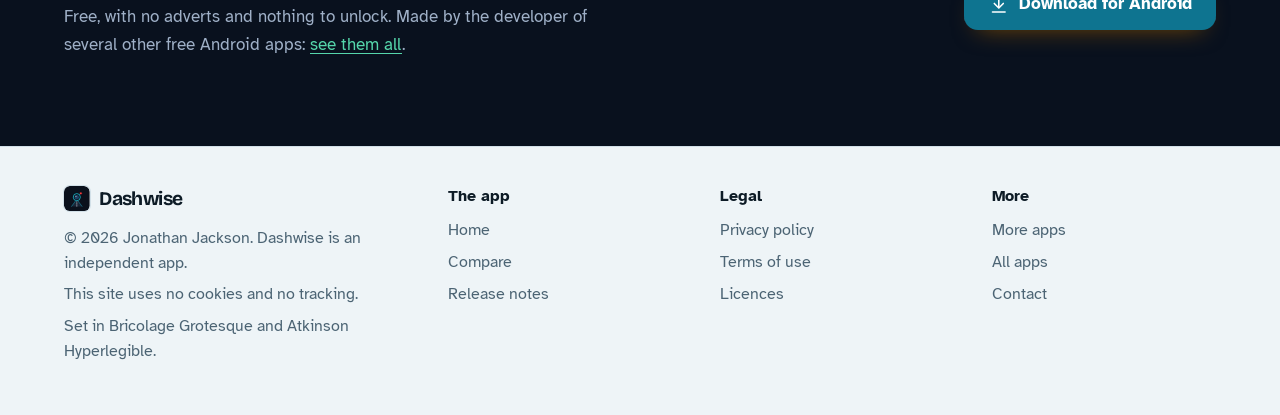
==== commit 64af359d: "Version 1.2.1" ====
--- a/index.html
+++ b/index.html
@@ -28,7 +28,7 @@
 <link rel="stylesheet" href="./assets/house.css?v=1">
 <link rel="stylesheet" href="./assets/apps-list.css?v=1">
 <script src="./assets/apps-list.js?v=1" defer></script>
-<script type="application/ld+json">{"@context":"https://schema.org","@type":"SoftwareApplication","name":"Dashwise","url":"https://customgpter.github.io/dashwise/","description":"Dashwise turns your Android phone into a dashcam. It keeps recording under Waze and Maps, saves the moment after a bump, stamps time, speed and address on the video and logs every trip on a map. No adverts, no account, no tracking.","applicationCategory":"UtilitiesApplication","operatingSystem":"Android 10 or later","softwareVersion":"1.2.0","downloadUrl":"https://github.com/CustomGPTer/dashwise/releases/latest/download/Dashwise.apk","releaseNotes":"https://customgpter.github.io/dashwise/releases.html","offers":{"@type":"Offer","price":"0","priceCurrency":"GBP"},"inLanguage":"en-GB","image":"https://customgpter.github.io/dashwise/assets/og.png","featureList":["Records behind other apps","Loop recording","Restarts by itself","One-tap Save","Impact and hard braking","Save from anywhere","Burned into the picture","Every lens","Front and back together","A journal of every drive","A map that follows the video","Evidence pack"],"author":{"@type":"Person","name":"Jonathan Jackson"}}</script>
+<script type="application/ld+json">{"@context":"https://schema.org","@type":"SoftwareApplication","name":"Dashwise","url":"https://customgpter.github.io/dashwise/","description":"Dashwise turns your Android phone into a dashcam. It keeps recording under Waze and Maps, saves the moment after a bump, stamps time, speed and address on the video and logs every trip on a map. No adverts, no account, no tracking.","applicationCategory":"UtilitiesApplication","operatingSystem":"Android 10 or later","softwareVersion":"1.2.1","downloadUrl":"https://github.com/CustomGPTer/dashwise/releases/latest/download/Dashwise.apk","releaseNotes":"https://customgpter.github.io/dashwise/releases.html","offers":{"@type":"Offer","price":"0","priceCurrency":"GBP"},"inLanguage":"en-GB","image":"https://customgpter.github.io/dashwise/assets/og.png","featureList":["Records behind other apps","Loop recording","Restarts by itself","One-tap Save","Impact and hard braking","Save from anywhere","Burned into the picture","Every lens","Front and back together","A journal of every drive","A map that follows the video","Evidence pack"],"author":{"@type":"Person","name":"Jonathan Jackson"}}</script>
 <script type="application/ld+json">{"@context":"https://schema.org","@type":"FAQPage","mainEntity":[{"@type":"Question","name":"Is Dashwise really free?","acceptedAnswer":{"@type":"Answer","text":"Yes. There is no paid version, no subscription and no adverts. Parking guard, front-and-back recording and Drive backup are all included."}},{"@type":"Question","name":"Is it on Google Play?","acceptedAnswer":{"@type":"Answer","text":"No. Dashwise is a personal project and is downloaded from this site as an Android app file. It needs Android 10 or later."}},{"@type":"Question","name":"Will it keep recording when I open Waze?","acceptedAnswer":{"@type":"Answer","text":"Yes. Recording runs in the background with a notification, and a small indicator floats over Waze so you can see it's running and save a clip without switching back. Allow \"Show over other apps\" and set Dashwise's battery use to Unrestricted, which the setup walks you through."}},{"@type":"Question","name":"How much space does it use?","acceptedAnswer":{"@type":"Answer","text":"You choose a limit, 20 GB to start with. When loop clips reach it, the oldest are deleted. A 3-minute 1080p clip is roughly 250 MB. Saved clips don't count towards the limit and are never deleted automatically."}},{"@type":"Question","name":"Where are my videos?","acceptedAnswer":{"@type":"Answer","text":"In your phone's gallery: Movies/Dashwise/Loop for rolling clips and Movies/Dashwise/Saved for clips you or a bump saved. Photos are in Pictures/Dashwise."}},{"@type":"Question","name":"Can it start by itself?","acceptedAnswer":{"@type":"Answer","text":"Yes. Pick your car's Bluetooth, or choose Start when charging, and Dashwise starts recording, then hands you back to Waze. Android only lets a camera app start recording while it's on screen, which is why it appears for a moment."}},{"@type":"Question","name":"Does it use mobile data?","acceptedAnswer":{"@type":"Answer","text":"Only for map pictures in the trip journal, the street address lookup and the daily update check. Drive backup, if you turn it on, waits for Wi-Fi unless you say otherwise."}},{"@type":"Question","name":"What is the evidence pack?","acceptedAnswer":{"@type":"Answer","text":"A two-page PDF you can send with a clip: when and where, the speed, the route, six key frames and anything Dashwise detected, plus a SHA-256 check code that shows the video hasn't been changed."}},{"@type":"Question","name":"Is the speed shown exactly right?","acceptedAnswer":{"@type":"Answer","text":"It comes from GPS, which is usually within a mile or two an hour on open roads, but can be wrong in tunnels, cities and at low speed. It is a record, not a calibrated speedometer."}},{"@type":"Question","name":"Should I touch it while driving?","acceptedAnswer":{"@type":"Answer","text":"No. Set it up before you set off and mount the phone in a holder. The Save button, volume keys and automatic bump saves are there so you don't need to look at or hold the phone."}},{"@type":"Question","name":"Who made it?","acceptedAnswer":{"@type":"Answer","text":"Dashwise is made by Jonathan Jackson, an independent developer in the United Kingdom."}}]}</script>
 </head>
 <body>
@@ -48,7 +48,7 @@
 <p class="lede">Dashwise records the road while you use Waze, Maps or anything else, with a small indicator floating on top so you always know it's running. When something happens, one tap saves the moment, and a bump saves it for you.</p><p class="lede">It is free, with no adverts, no account and nothing to unlock. Your videos stay on your phone unless you choose to back them up to your own Google Drive.</p>
 
 <p class="get" id="download"><a class="button" href="https://github.com/CustomGPTer/dashwise/releases/latest/download/Dashwise.apk"><svg class="ico" viewBox="0 0 24 24" aria-hidden="true"><path d="M12 4v11"/><path d="M7 10.5l5 5 5-5"/><path d="M5 20h14"/></svg>Download for Android</a><a class="aside" href="#install">How to install</a></p>
-<ul class="pills"><li>Version 1.2.0</li><li>Android 10 or later</li><li>5.9 MB</li></ul>
+<ul class="pills"><li>Version 1.2.1</li><li>Android 10 or later</li><li>5.9 MB</li></ul>
 <p class="facts">Free, with nothing to unlock. No adverts, no account with the developer, no tracking. <a href="compare.html">Compare</a> or read the <a href="releases.html">release notes</a>.</p>
 <p class="facts">Chrome may say the file might be harmful. It shows this for app files that do not come from Google Play. Choose Download anyway.</p>
 </div>
@@ -96,7 +96,7 @@
 <h2 id="install-h">Installing and updating</h2>
 <p class="intro">Dashwise is not on Google Play, so your phone asks a couple of extra questions the first time.</p>
 <ol class="steps"><li><h3>Download the app file</h3><p>Tap Download on your phone. The file is called Dashwise.apk and is about 5.9 MB. If Chrome says the file might be harmful, choose Download anyway.</p></li><li><h3>Allow the install</h3><p>Open the file. The first time, Android asks you to allow your browser to install apps. Allow it, go back and tap Install. If Google Play Protect steps in, choose More details, then Install anyway.</p></li><li><h3>Updating later</h3><p>Dashwise checks once a day whether a newer version is out and shows a note with a link to this page. Install the new file over the old one and your clips, trips and settings are kept.</p></li></ol>
-<p class="after-table">Version 1.2.0, released 22 November 2026. See the <a href="releases.html">release notes</a>, or <a href="releases.html#checking">check your download</a>.</p>
+<p class="after-table">Version 1.2.1, released 22 November 2026. See the <a href="releases.html">release notes</a>, or <a href="releases.html#checking">check your download</a>.</p>
 </div>
 </section>
 
